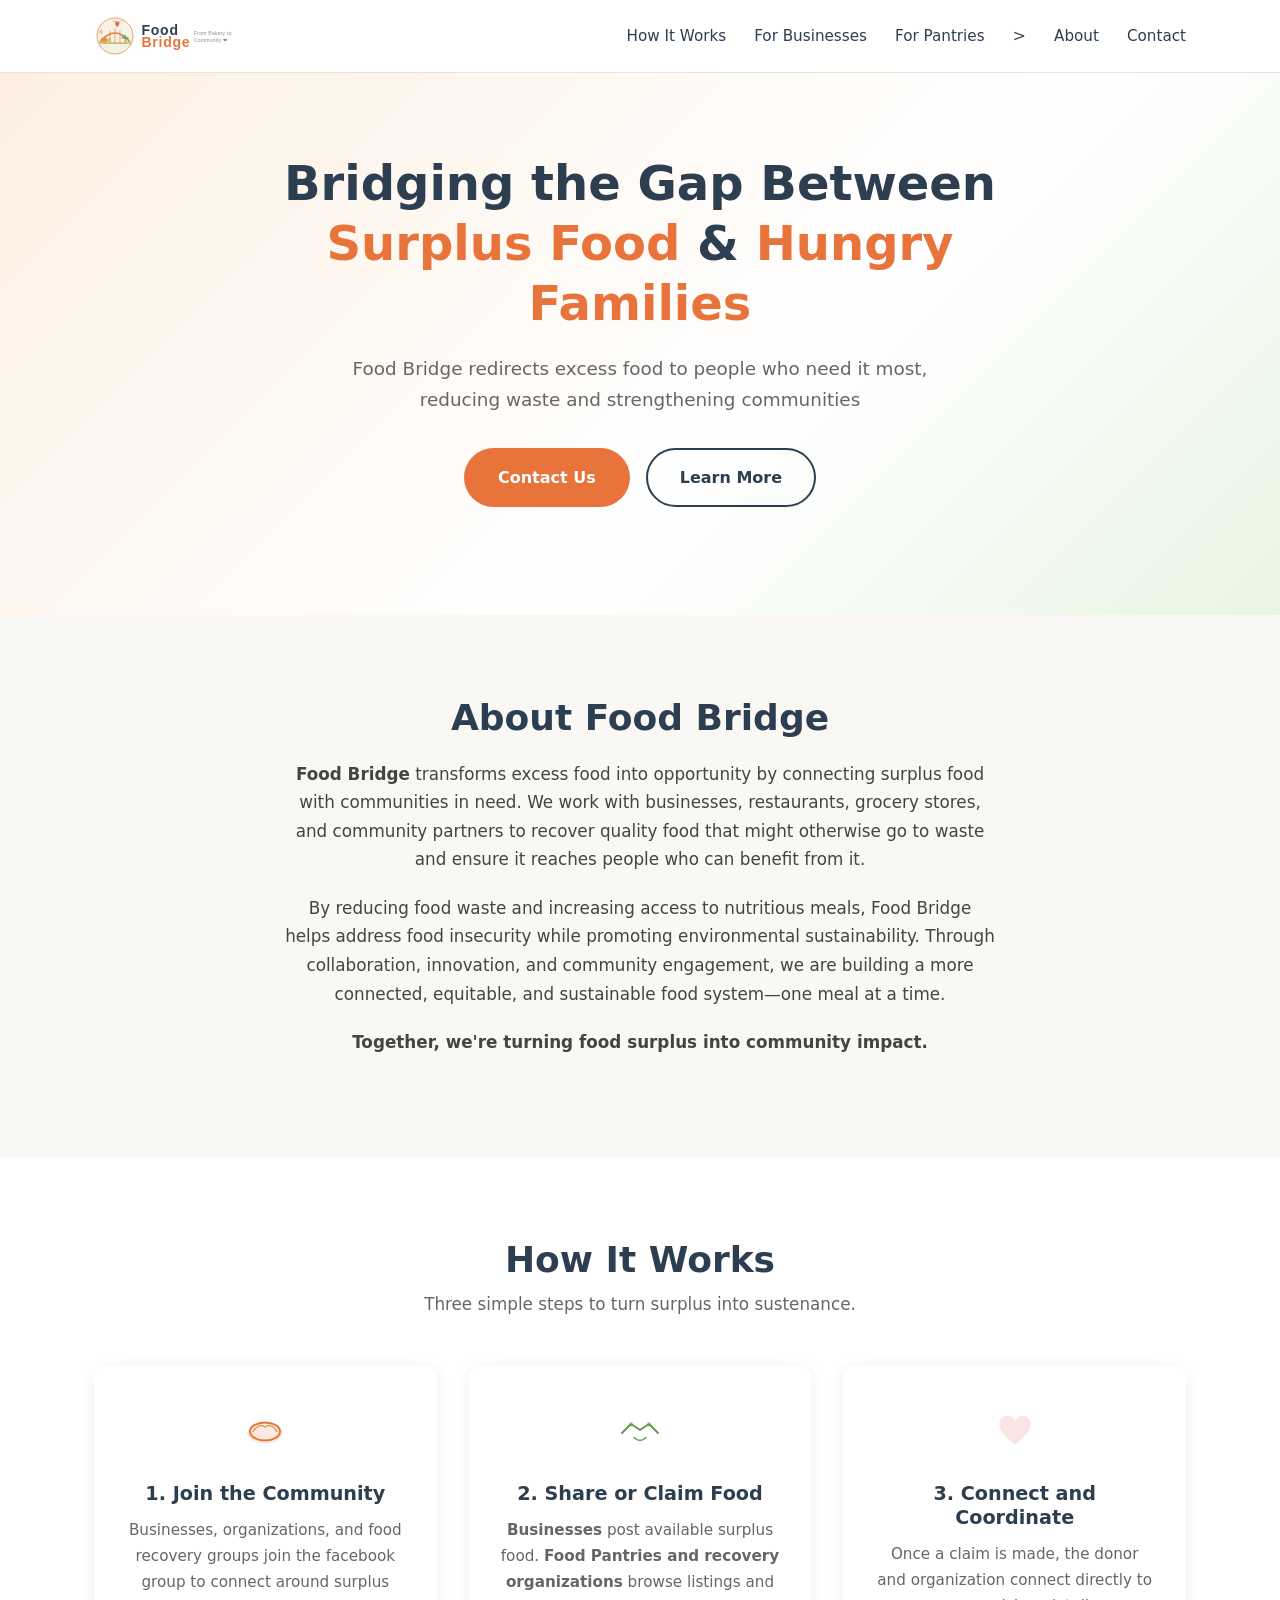
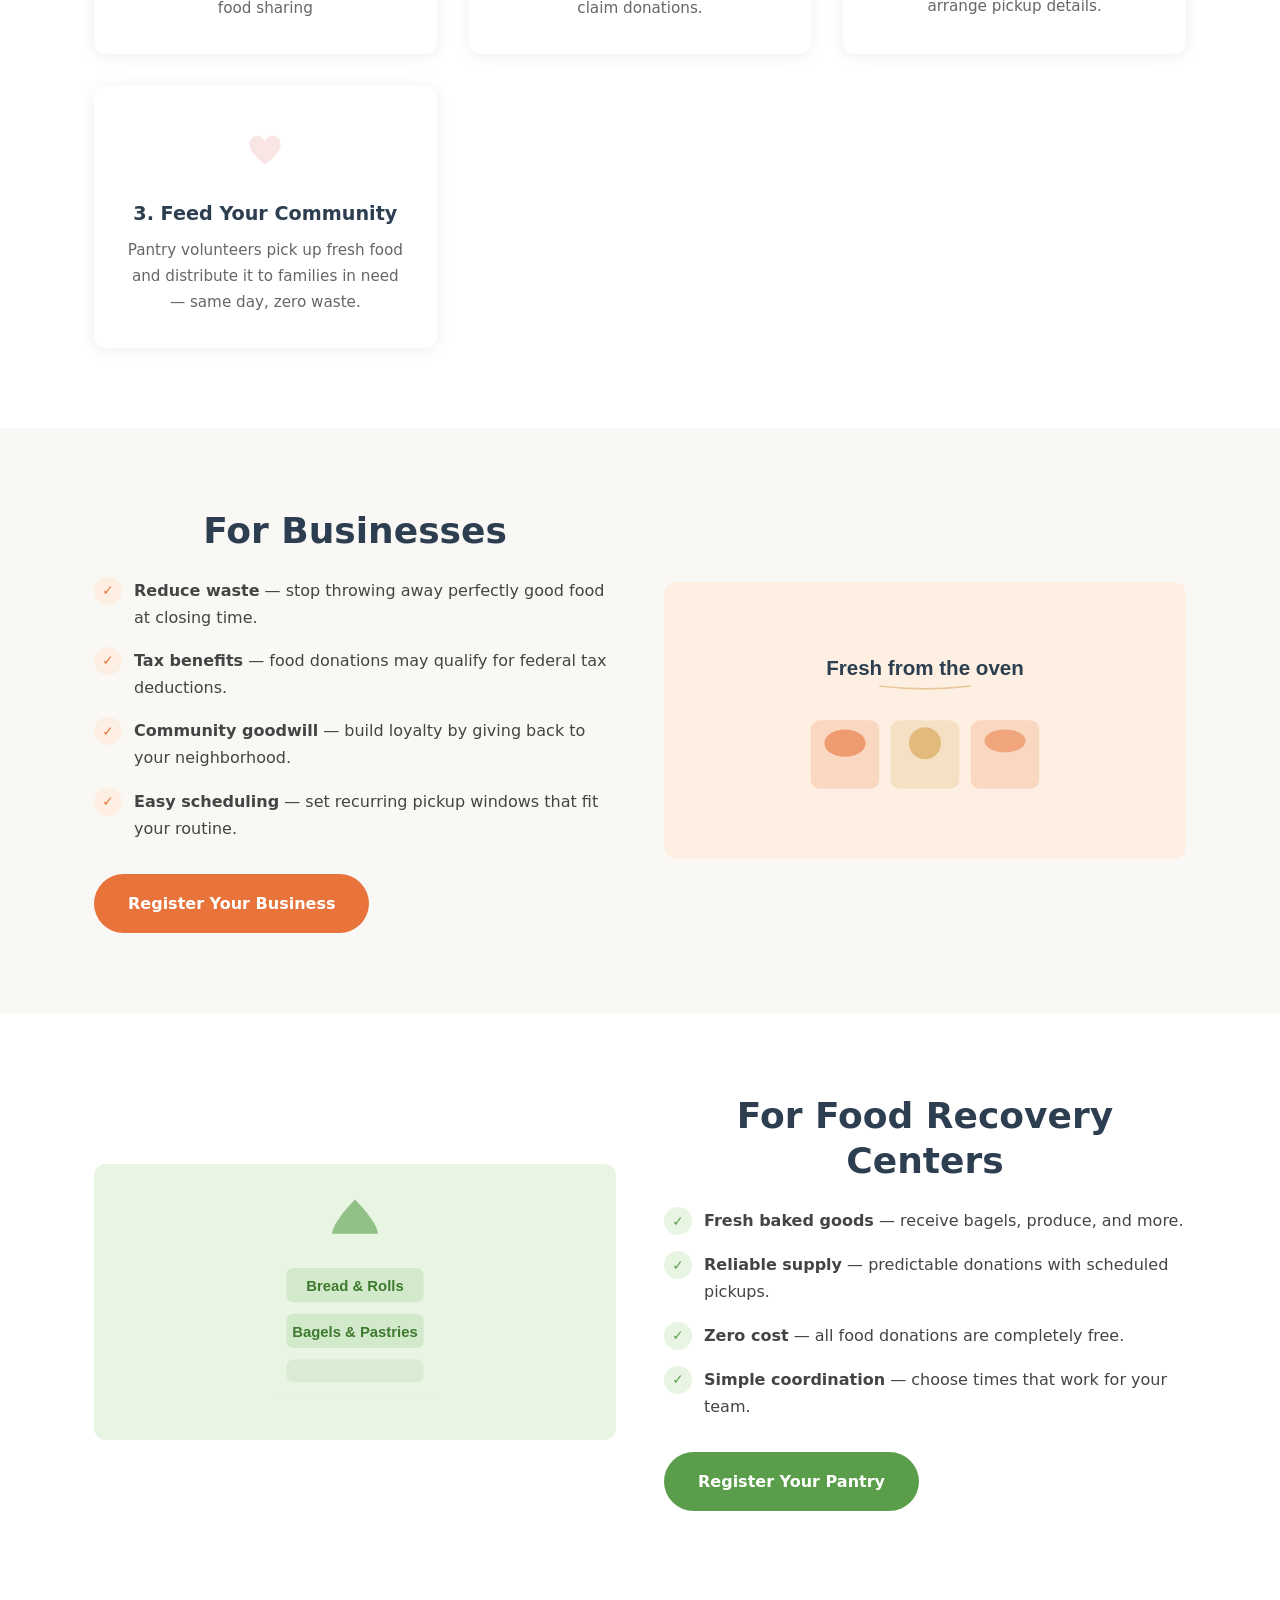
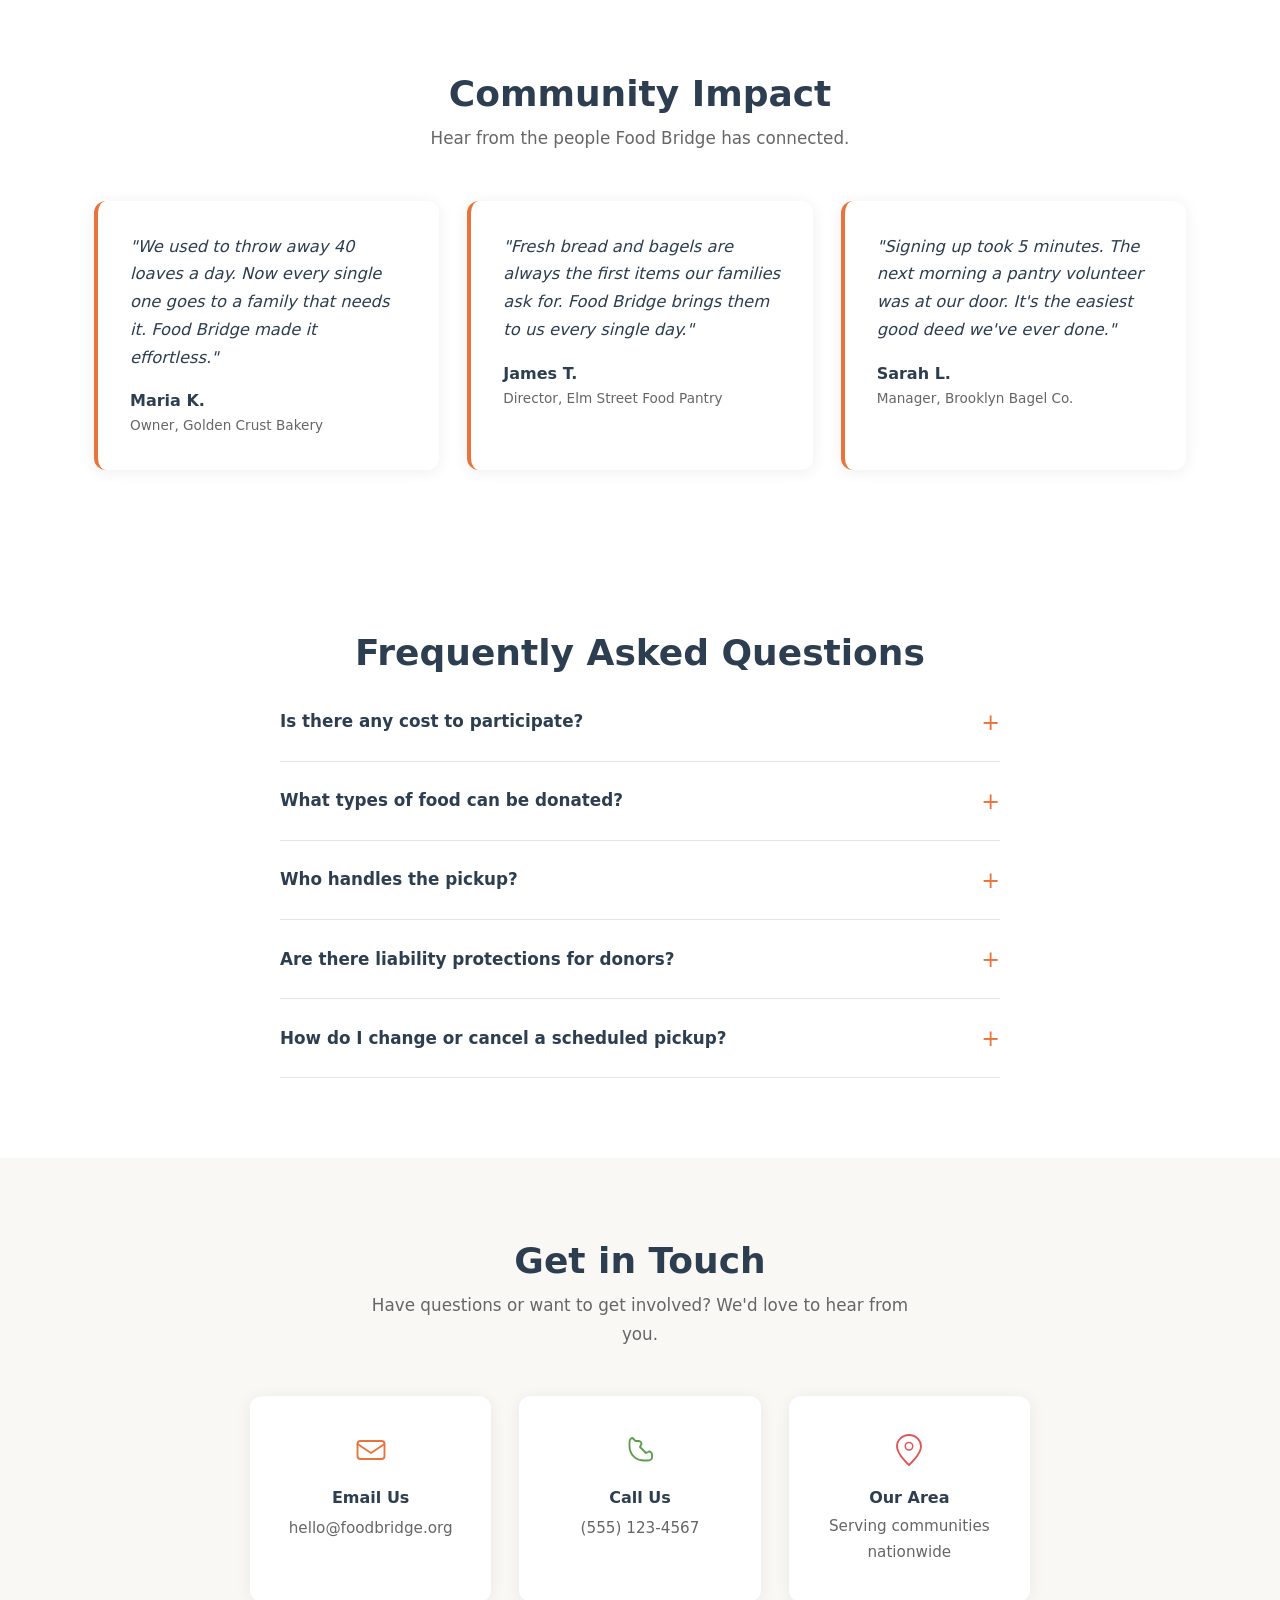
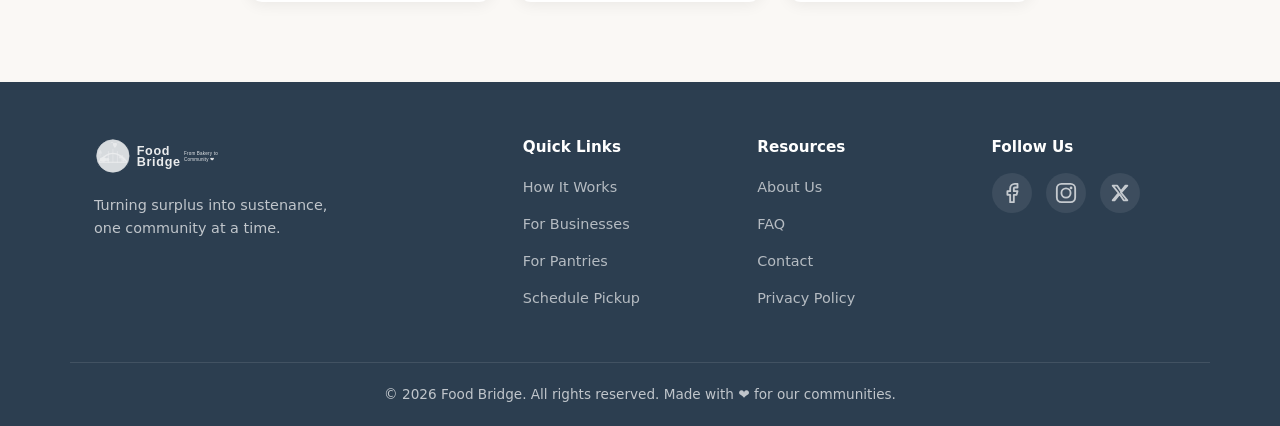
==== index.html @ 34e180fd "Initial commit" ====
<!DOCTYPE html>
<html lang="en">
<head>
  <meta charset="UTF-8">
  <meta name="viewport" content="width=device-width, initial-scale=1.0">
  <meta name="description" content="Food Bridge redirects excess food to people who need it most, reducing waste and strengthening communities">
  <meta name="keywords" content="food donation, food pantry, bakery donation, reduce food waste, community, Food Bridge">
  <title>Food Bridge — Connecting Local Food Businesses with Food Pantries</title>
  <link rel="icon" type="image/svg+xml" href="images/favicon.svg">
  <link rel="stylesheet" href="css/styles.css">
</head>
<body>

  <!-- ============ HEADER / NAVIGATION ============ -->
  <header class="site-header" id="top">
    <div class="container header-inner">
      <a href="index.html" class="logo-link" aria-label="Food Bridge Home">
        <img src="images/logo.svg" alt="Food Bridge logo" class="logo-img">
      </a>
      <button class="nav-toggle" id="navToggle" aria-label="Toggle navigation" aria-expanded="false">
        <span></span><span></span><span></span>
      </button>
      <nav class="main-nav" id="mainNav" aria-label="Main navigation">
        <ul>
          <li><a href="#how-it-works">How It Works</a></li>
          <li><a href="#for-businesses">For Businesses</a></li>
          <li><a href="#for-pantries">For Pantries</a></li>>
          <li><a href="#about">About</a></li>
          <li><a href="#contact">Contact</a></li>
        </ul>
      </nav>
    </div>
  </header>

  <!-- ============ HERO ============ -->
  <section class="hero" id="hero">
    <div class="container hero-content">
      <h1>Bridging the Gap Between<br><span class="highlight">Surplus Food</span> &amp; <span class="highlight">Hungry Families</span></h1>
      <p class="hero-sub">Food Bridge redirects excess food to people who need it most, reducing waste and strengthening communities</p>
      <div class="hero-cta">
        <a href="#contact" class="btn btn-primary">Contact Us</a>
        <a href="#how-it-works" class="btn btn-outline">Learn More</a>
      </div>
    </div>
  </section>
<!-- ============ ABOUT ============ -->
  <section class="section section-alt" id="about">
    <div class="container about-content">
      <h2 class="section-title">About Food Bridge</h2>
      <div class="about-text">
        <p></p>
        <p><strong>Food Bridge</strong> transforms excess food into opportunity by connecting surplus food with communities in need. We work with businesses, restaurants, grocery stores, and community partners to recover quality food that might otherwise go to waste and ensure it reaches people who can benefit from it.</p>
        <p>By reducing food waste and increasing access to nutritious meals, Food Bridge helps address food insecurity while promoting environmental sustainability. Through collaboration, innovation, and community engagement, we are building a more connected, equitable, and sustainable food system—one meal at a time.</p>
        <p><strong>Together, we're turning food surplus into community impact.</strong></p>
      </div>
    </div>
  </section>
  <!-- ============ HOW IT WORKS ============ -->
  <section class="section how-it-works" id="how-it-works">
    <div class="container">
      <h2 class="section-title">How It Works</h2>
      <p class="section-subtitle">Three simple steps to turn surplus into sustenance.</p>
      <div class="steps-grid">
        <div class="step-card">
          <div class="step-icon">
            <!-- Bread icon -->
            <svg viewBox="0 0 64 64" width="48" height="48" aria-hidden="true"><ellipse cx="32" cy="36" rx="24" ry="14" fill="#e8743b" opacity=".15"/><ellipse cx="32" cy="34" rx="20" ry="12" fill="none" stroke="#e8743b" stroke-width="2.5"/><path d="M16 34 Q24 22 32 28 Q40 22 48 34" fill="none" stroke="#d4a24e" stroke-width="2" stroke-linecap="round"/></svg>
          </div>
          <h3>1. Join the Community</h3>
          <p>Businesses, organizations, and food recovery groups join the facebook group to connect around surplus food sharing</p>
        </div>
        <div class="step-card">
          <div class="step-icon">
            <!-- Handshake icon -->
            <svg viewBox="0 0 64 64" width="48" height="48" aria-hidden="true"><path d="M8 36 L20 24 L32 32 L44 24 L56 36" fill="none" stroke="#5a9e4b" stroke-width="2.5" stroke-linecap="round" stroke-linejoin="round"/><circle cx="20" cy="24" r="3" fill="#5a9e4b" opacity=".3"/><circle cx="44" cy="24" r="3" fill="#5a9e4b" opacity=".3"/><path d="M24 42 Q32 50 40 42" fill="none" stroke="#5a9e4b" stroke-width="2" stroke-linecap="round"/></svg>
          </div>
          <h3>2. Share or Claim Food</h3>
          <p><strong>Businesses</strong> post available surplus food. <strong>Food Pantries and recovery organizations</strong> browse listings and claim donations.</p>
        </div>
        <div class="step-card">
          <div class="step-icon">
            <!-- Heart / deliver icon -->
            <svg viewBox="0 0 64 64" width="48" height="48" aria-hidden="true"><path d="M32 50 C32 50, 12 36, 12 24 C12 18, 18 14, 22 14 C26 14, 30 18, 32 22 C34 18, 38 14, 42 14 C46 14, 52 18, 52 24 C52 36, 32 50, 32 50Z" fill="#e25555" opacity=".15" stroke="#e25555" stroke-width="2"/></svg>
          </div>
          <h3>3. Connect and Coordinate</h3>
          <p>Once a claim is made, the donor and organization connect directly to arrange pickup details.</p>
        </div>
        <div class="step-card">
          <div class="step-icon">
            <!-- Heart / deliver icon -->
            <svg viewBox="0 0 64 64" width="48" height="48" aria-hidden="true"><path d="M32 50 C32 50, 12 36, 12 24 C12 18, 18 14, 22 14 C26 14, 30 18, 32 22 C34 18, 38 14, 42 14 C46 14, 52 18, 52 24 C52 36, 32 50, 32 50Z" fill="#e25555" opacity=".15" stroke="#e25555" stroke-width="2"/></svg>
          </div>
          <h3>3. Feed Your Community</h3>
          <p>Pantry volunteers pick up fresh food and distribute it to families in need — same day, zero waste.</p>
        </div>
      </div>
    </div>
  </section>

  <!-- ============ FOR BUSINESSES ============ -->
  <section class="section section-alt for-businesses" id="for-businesses">
    <div class="container two-col">
      <div class="col-text">
        <h2 class="section-title">For Businesses</h2>
        <ul class="feature-list">
          <li>
            <span class="check-icon" aria-hidden="true">&#10003;</span>
            <span><strong>Reduce waste</strong> — stop throwing away perfectly good food at closing time.</span>
          </li>
          <li>
            <span class="check-icon" aria-hidden="true">&#10003;</span>
            <span><strong>Tax benefits</strong> — food donations may qualify for federal tax deductions.</span>
          </li>
          <li>
            <span class="check-icon" aria-hidden="true">&#10003;</span>
            <span><strong>Community goodwill</strong> — build loyalty by giving back to your neighborhood.</span>
          </li>
          <li>
            <span class="check-icon" aria-hidden="true">&#10003;</span>
            <span><strong>Easy scheduling</strong> — set recurring pickup windows that fit your routine.</span>
          </li>
        </ul>
        <a href="#contact" class="btn btn-primary">Register Your Business</a>
      </div>
      <div class="col-visual">
        <div class="illustration-card bakery-card">
          <svg viewBox="0 0 280 200" aria-hidden="true" class="illustration">
            <rect x="20" y="80" width="240" height="100" rx="12" fill="#fdf0e2"/>
            <rect x="40" y="100" width="60" height="60" rx="8" fill="#e8743b" opacity=".2"/>
            <rect x="110" y="100" width="60" height="60" rx="8" fill="#d4a24e" opacity=".2"/>
            <rect x="180" y="100" width="60" height="60" rx="8" fill="#e8743b" opacity=".2"/>
            <ellipse cx="70" cy="120" rx="18" ry="12" fill="#e8743b" opacity=".6"/>
            <ellipse cx="140" cy="120" rx="14" ry="14" fill="#d4a24e" opacity=".6"/>
            <ellipse cx="210" cy="118" rx="18" ry="10" fill="#e8743b" opacity=".5"/>
            <text x="140" y="60" text-anchor="middle" font-family="'Segoe UI',sans-serif" font-size="18" fill="#2c3e50" font-weight="600">Fresh from the oven</text>
            <path d="M100 70 Q140 75 180 70" fill="none" stroke="#d4a24e" stroke-width="1.5" opacity=".5"/>
          </svg>
        </div>
      </div>
    </div>
  </section>

  <!-- ============ FOR PANTRIES ============ -->
  <section class="section for-pantries" id="for-pantries">
    <div class="container two-col reverse">
      <div class="col-text">
        <h2 class="section-title">For Food Recovery Centers</h2>
        <ul class="feature-list">
          <li>
            <span class="check-icon pantry" aria-hidden="true">&#10003;</span>
            <span><strong>Fresh baked goods</strong> — receive bagels, produce, and more.</span>
          </li>
          <li>
            <span class="check-icon pantry" aria-hidden="true">&#10003;</span>
            <span><strong>Reliable supply</strong> — predictable donations with scheduled pickups.</span>
          </li>
          <li>
            <span class="check-icon pantry" aria-hidden="true">&#10003;</span>
            <span><strong>Zero cost</strong> — all food donations are completely free.</span>
          </li>
          <li>
            <span class="check-icon pantry" aria-hidden="true">&#10003;</span>
            <span><strong>Simple coordination</strong> — choose times that work for your team.</span>
          </li>
        </ul>
        <a href="#schedule" class="btn btn-green">Register Your Pantry</a>
      </div>
      <div class="col-visual">
        <div class="illustration-card pantry-card">
          <svg viewBox="0 0 280 200" aria-hidden="true" class="illustration">
            <rect x="60" y="40" width="160" height="140" rx="12" fill="#e8f5e3"/>
            <rect x="80" y="70" width="120" height="30" rx="6" fill="#5a9e4b" opacity=".15"/>
            <rect x="80" y="110" width="120" height="30" rx="6" fill="#5a9e4b" opacity=".15"/>
            <rect x="80" y="150" width="120" height="20" rx="6" fill="#5a9e4b" opacity=".1"/>
            <path d="M140 10 C140 10, 120 30, 120 40 L160 40 C160 30, 140 10, 140 10Z" fill="#5a9e4b" opacity=".6"/>
            <text x="140" y="90" text-anchor="middle" font-family="'Segoe UI',sans-serif" font-size="13" fill="#3d7a2e" font-weight="600">Bread &amp; Rolls</text>
            <text x="140" y="130" text-anchor="middle" font-family="'Segoe UI',sans-serif" font-size="13" fill="#3d7a2e" font-weight="600">Bagels &amp; Pastries</text>
          </svg>
        </div>
      </div>
    </div>
  </section>

  <!-- ============ IMPACT / TESTIMONIALS ============ -->
  <section class="section" id="impact">
    <div class="container">
      <h2 class="section-title">Community Impact</h2>
      <p class="section-subtitle">Hear from the people Food Bridge has connected.</p>
      <div class="testimonials-grid">
        <blockquote class="testimonial">
          <p>"We used to throw away 40 loaves a day. Now every single one goes to a family that needs it. Food Bridge made it effortless."</p>
          <footer>
            <strong>Maria K.</strong>
            <span>Owner, Golden Crust Bakery</span>
          </footer>
        </blockquote>
        <blockquote class="testimonial">
          <p>"Fresh bread and bagels are always the first items our families ask for. Food Bridge brings them to us every single day."</p>
          <footer>
            <strong>James T.</strong>
            <span>Director, Elm Street Food Pantry</span>
          </footer>
        </blockquote>
        <blockquote class="testimonial">
          <p>"Signing up took 5 minutes. The next morning a pantry volunteer was at our door. It's the easiest good deed we've ever done."</p>
          <footer>
            <strong>Sarah L.</strong>
            <span>Manager, Brooklyn Bagel Co.</span>
          </footer>
        </blockquote>
      </div>
    </div>
  </section>

  <!-- ============ FAQ ============ -->
  <section class="section" id="faq">
    <div class="container">
      <h2 class="section-title">Frequently Asked Questions</h2>
      <div class="faq-list">
        <details class="faq-item">
          <summary>Is there any cost to participate?</summary>
          <p>No. Food Bridge is completely free for both food businesses and food pantries. We are a volunteer-driven initiative.</p>
        </details>
        <details class="faq-item">
          <summary>What types of food can be donated?</summary>
          <p>We focus on baked goods — bread, rolls, bagels, muffins, pastries, and similar items. All donations must be fresh and safe for consumption.</p>
        </details>
        <details class="faq-item">
          <summary>Who handles the pickup?</summary>
          <p>Pantry volunteers coordinate directly with the donating business to pick up items at the agreed-upon time window.</p>
        </details>
        <details class="faq-item">
          <summary>Are there liability protections for donors?</summary>
          <p>Yes. The Federal Bill Emerson Good Samaritan Food Donation Act protects food donors from civil and criminal liability when donating in good faith.</p>
        </details>
        <details class="faq-item">
          <summary>How do I change or cancel a scheduled pickup?</summary>
          <p>Simply contact us via the form below or email us at <a href="mailto:hello@foodbridge.org">hello@foodbridge.org</a>, and we'll update the schedule promptly.</p>
        </details>
      </div>
    </div>
  </section>

  <!-- ============ CONTACT ============ -->
  <section class="section section-alt" id="contact">
    <div class="container">
      <h2 class="section-title">Get in Touch</h2>
      <p class="section-subtitle">Have questions or want to get involved? We'd love to hear from you.</p>
      <div class="contact-grid">
        <div class="contact-card">
          <svg viewBox="0 0 48 48" width="36" height="36" aria-hidden="true"><rect x="6" y="12" width="36" height="24" rx="4" fill="none" stroke="#e8743b" stroke-width="2.5"/><path d="M6 16 L24 28 L42 16" fill="none" stroke="#e8743b" stroke-width="2.5" stroke-linecap="round" stroke-linejoin="round"/></svg>
          <h4>Email Us</h4>
          <a href="mailto:hello@foodbridge.org">hello@foodbridge.org</a>
        </div>
        <div class="contact-card">
          <svg viewBox="0 0 48 48" width="36" height="36" aria-hidden="true"><path d="M14 8 C14 8, 10 8, 10 14 L10 18 C10 30, 18 38, 30 38 L34 38 C40 38, 40 34, 40 34 L40 30 C40 28, 38 26, 36 26 L32 28 L28 24 L24 20 L26 16 C26 14, 24 12, 22 12 L18 12 Z" fill="none" stroke="#5a9e4b" stroke-width="2.5" stroke-linecap="round" stroke-linejoin="round"/></svg>
          <h4>Call Us</h4>
          <a href="tel:+15551234567">(555) 123-4567</a>
        </div>
        <div class="contact-card">
          <svg viewBox="0 0 48 48" width="36" height="36" aria-hidden="true"><path d="M24 4 C15 4 8 11 8 19 C8 30 24 44 24 44 C24 44 40 30 40 19 C40 11 33 4 24 4Z" fill="none" stroke="#e25555" stroke-width="2.5"/><circle cx="24" cy="19" r="5" fill="none" stroke="#e25555" stroke-width="2"/></svg>
          <h4>Our Area</h4>
          <p>Serving communities nationwide</p>
        </div>
      </div>
    </div>
  </section>

  <!-- ============ FOOTER ============ -->
  <footer class="site-footer">
    <div class="container footer-inner">
      <div class="footer-brand">
        <img src="images/logo.svg" alt="Food Bridge" class="footer-logo">
        <p>Turning surplus into sustenance,<br>one community at a time.</p>
      </div>
      <div class="footer-links">
        <h4>Quick Links</h4>
        <ul>
          <li><a href="#how-it-works">How It Works</a></li>
          <li><a href="#for-businesses">For Businesses</a></li>
          <li><a href="#for-pantries">For Pantries</a></li>
          <li><a href="#schedule">Schedule Pickup</a></li>
        </ul>
      </div>
      <div class="footer-links">
        <h4>Resources</h4>
        <ul>
          <li><a href="#about">About Us</a></li>
          <li><a href="#faq">FAQ</a></li>
          <li><a href="#contact">Contact</a></li>
          <li><a href="#">Privacy Policy</a></li>
        </ul>
      </div>
      <div class="footer-social">
        <h4>Follow Us</h4>
        <div class="social-icons">
          <a href="#" aria-label="Facebook" class="social-link">
            <svg viewBox="0 0 24 24" width="22" height="22"><path d="M18 2h-3a5 5 0 00-5 5v3H7v4h3v8h4v-8h3l1-4h-4V7a1 1 0 011-1h3z" fill="none" stroke="currentColor" stroke-width="2" stroke-linecap="round" stroke-linejoin="round"/></svg>
          </a>
          <a href="#" aria-label="Instagram" class="social-link">
            <svg viewBox="0 0 24 24" width="22" height="22"><rect x="2" y="2" width="20" height="20" rx="5" fill="none" stroke="currentColor" stroke-width="2"/><circle cx="12" cy="12" r="5" fill="none" stroke="currentColor" stroke-width="2"/><circle cx="17.5" cy="6.5" r="1.5" fill="currentColor"/></svg>
          </a>
          <a href="#" aria-label="Twitter / X" class="social-link">
            <svg viewBox="0 0 24 24" width="22" height="22"><path d="M4 4l6.5 8L4 20h2l5.5-6.8L16 20h4l-7-8.5L20 4h-2l-5 6.2L9 4H4z" fill="none" stroke="currentColor" stroke-width="2" stroke-linecap="round" stroke-linejoin="round"/></svg>
          </a>
        </div>
      </div>
    </div>
    <div class="footer-bottom">
      <div class="container">
        <p>&copy; 2026 Food Bridge. All rights reserved. Made with &#10084; for our communities.</p>
      </div>
    </div>
  </footer>

  <!-- ============ BACK TO TOP ============ -->
  <a href="#top" class="back-to-top" id="backToTop" aria-label="Back to top">&#8679;</a>

  <!-- ============ MINIMAL INLINE SCRIPT (static-site interactivity) ============ -->
  <script>
    // Mobile nav toggle
    const navToggle = document.getElementById('navToggle');
    const mainNav = document.getElementById('mainNav');
    navToggle.addEventListener('click', () => {
      const expanded = navToggle.getAttribute('aria-expanded') === 'true';
      navToggle.setAttribute('aria-expanded', String(!expanded));
      mainNav.classList.toggle('open');
    });

    // Close nav on link click (mobile)
    mainNav.querySelectorAll('a').forEach(link => {
      link.addEventListener('click', () => {
        mainNav.classList.remove('open');
        navToggle.setAttribute('aria-expanded', 'false');
      });
    });

    // Form handling (static MVP — no backend)
    function handleFormSubmit(e) {
      e.preventDefault();
      document.getElementById('pickupForm').hidden = true;
      document.getElementById('formSuccess').hidden = false;
      return false;
    }
    function resetForm() {
      document.getElementById('pickupForm').hidden = false;
      document.getElementById('pickupForm').reset();
      document.getElementById('formSuccess').hidden = true;
    }

    // Back-to-top visibility
    const backBtn = document.getElementById('backToTop');
    window.addEventListener('scroll', () => {
      backBtn.classList.toggle('visible', window.scrollY > 400);
    });

    // Smooth scroll for anchor links
    document.querySelectorAll('a[href^="#"]').forEach(anchor => {
      anchor.addEventListener('click', function (e) {
        const target = document.querySelector(this.getAttribute('href'));
        if (target) {
          e.preventDefault();
          target.scrollIntoView({ behavior: 'smooth' });
        }
      });
    });

    // Set min date for pickup date field
    const dateInput = document.getElementById('pickupDate');
    if (dateInput) {
      const today = new Date().toISOString().split('T')[0];
      dateInput.setAttribute('min', today);
    }
  </script>
</body>
</html>
---- css/styles.css ----
/* ================================================
   FOOD BRIDGE — Main Stylesheet
   ================================================ */

/* ---------- CSS Custom Properties ---------- */
:root {
  --color-primary: #e8743b;
  --color-primary-dark: #c95f2b;
  --color-accent: #d4a24e;
  --color-green: #5a9e4b;
  --color-green-dark: #3d7a2e;
  --color-red: #e25555;
  --color-dark: #2c3e50;
  --color-text: #444;
  --color-light-text: #666;
  --color-bg: #ffffff;
  --color-bg-alt: #faf8f5;
  --color-bg-warm: #fdf0e2;
  --color-bg-green: #e8f5e3;
  --color-border: #e8e4df;
  --font-main: 'Segoe UI', system-ui, -apple-system, sans-serif;
  --radius: 12px;
  --radius-sm: 8px;
  --shadow: 0 2px 16px rgba(0,0,0,.07);
  --shadow-lg: 0 8px 32px rgba(0,0,0,.10);
  --transition: .25s ease;
  --max-width: 1140px;
}

/* ---------- Reset & Base ---------- */
*, *::before, *::after { box-sizing: border-box; margin: 0; padding: 0; }

html {
  scroll-behavior: smooth;
  scroll-padding-top: 80px;
}

body {
  font-family: var(--font-main);
  color: var(--color-text);
  background: var(--color-bg);
  line-height: 1.7;
  -webkit-font-smoothing: antialiased;
}

img, svg { max-width: 100%; height: auto; }
a { color: var(--color-primary); text-decoration: none; transition: color var(--transition); }
a:hover { color: var(--color-primary-dark); }

.container {
  width: 100%;
  max-width: var(--max-width);
  margin: 0 auto;
  padding: 0 24px;
}

/* ---------- Typography ---------- */
h1, h2, h3, h4 {
  color: var(--color-dark);
  line-height: 1.25;
}
h1 { font-size: clamp(2rem, 5vw, 3rem); font-weight: 800; }
h2 { font-size: clamp(1.6rem, 3.5vw, 2.25rem); font-weight: 700; }
h3 { font-size: 1.2rem; font-weight: 600; }

.section-title {
  text-align: center;
  margin-bottom: .5rem;
}
.section-subtitle {
  text-align: center;
  color: var(--color-light-text);
  max-width: 560px;
  margin: 0 auto 3rem;
  font-size: 1.05rem;
}

.highlight {
  color: var(--color-primary);
}

/* ---------- Buttons ---------- */
.btn {
  display: inline-block;
  padding: 14px 32px;
  border-radius: 50px;
  font-size: 1rem;
  font-weight: 600;
  cursor: pointer;
  border: 2px solid transparent;
  transition: all var(--transition);
  text-align: center;
}
.btn-primary {
  background: var(--color-primary);
  color: #fff;
}
.btn-primary:hover {
  background: var(--color-primary-dark);
  color: #fff;
  transform: translateY(-2px);
  box-shadow: 0 4px 14px rgba(232,116,59,.35);
}
.btn-outline {
  border-color: var(--color-dark);
  color: var(--color-dark);
  background: transparent;
}
.btn-outline:hover {
  background: var(--color-dark);
  color: #fff;
  transform: translateY(-2px);
}
.btn-green {
  background: var(--color-green);
  color: #fff;
}
.btn-green:hover {
  background: var(--color-green-dark);
  color: #fff;
  transform: translateY(-2px);
  box-shadow: 0 4px 14px rgba(90,158,75,.35);
}
.btn-lg { padding: 16px 48px; font-size: 1.1rem; }

/* ================================================
   HEADER
   ================================================ */
.site-header {
  position: sticky;
  top: 0;
  z-index: 1000;
  background: rgba(255,255,255,.92);
  backdrop-filter: blur(12px);
  -webkit-backdrop-filter: blur(12px);
  border-bottom: 1px solid var(--color-border);
}
.header-inner {
  display: flex;
  align-items: center;
  justify-content: space-between;
  height: 72px;
}
.logo-link { display: flex; align-items: center; }
.logo-img { height: 40px; width: auto; }

.main-nav ul {
  list-style: none;
  display: flex;
  gap: 28px;
}
.main-nav a {
  color: var(--color-dark);
  font-weight: 500;
  font-size: .95rem;
  position: relative;
}
.main-nav a::after {
  content: '';
  position: absolute;
  left: 0; bottom: -4px;
  width: 0; height: 2px;
  background: var(--color-primary);
  transition: width var(--transition);
}
.main-nav a:hover::after { width: 100%; }

/* Hamburger */
.nav-toggle {
  display: none;
  flex-direction: column;
  gap: 5px;
  background: none;
  border: none;
  cursor: pointer;
  padding: 8px;
}
.nav-toggle span {
  display: block;
  width: 24px;
  height: 2.5px;
  background: var(--color-dark);
  border-radius: 2px;
  transition: var(--transition);
}

/* ================================================
   HERO
   ================================================ */
.hero {
  background: linear-gradient(135deg, var(--color-bg-warm) 0%, #fff 60%, var(--color-bg-green) 100%);
  padding: 80px 0 60px;
  text-align: center;
}
.hero-content { max-width: 780px; margin: 0 auto; }
.hero h1 { margin-bottom: 1.25rem; }
.hero-sub {
  font-size: 1.15rem;
  color: var(--color-light-text);
  max-width: 600px;
  margin: 0 auto 2rem;
}
.hero-cta {
  display: flex;
  gap: 16px;
  justify-content: center;
  flex-wrap: wrap;
  margin-bottom: 3rem;
}
.hero-stats {
  display: flex;
  justify-content: center;
  gap: 48px;
  flex-wrap: wrap;
}
.stat {
  display: flex;
  flex-direction: column;
  align-items: center;
}
.stat strong {
  font-size: 2rem;
  color: var(--color-primary);
}
.stat span {
  font-size: .9rem;
  color: var(--color-light-text);
}

/* ================================================
   SECTIONS
   ================================================ */
.section {
  padding: 80px 0;
}
.section-alt {
  background: var(--color-bg-alt);
}

/* ---------- Steps Grid ---------- */
.steps-grid {
  display: grid;
  grid-template-columns: repeat(auto-fit, minmax(260px, 1fr));
  gap: 32px;
}
.step-card {
  background: #fff;
  border-radius: var(--radius);
  padding: 40px 32px 32px;
  text-align: center;
  box-shadow: var(--shadow);
  transition: transform var(--transition), box-shadow var(--transition);
}
.step-card:hover {
  transform: translateY(-6px);
  box-shadow: var(--shadow-lg);
}
.step-icon { margin-bottom: 20px; }
.step-card h3 { margin-bottom: .75rem; color: var(--color-dark); }
.step-card p { color: var(--color-light-text); font-size: .95rem; }

/* ---------- Two Column Layout ---------- */
.two-col {
  display: grid;
  grid-template-columns: 1fr 1fr;
  gap: 48px;
  align-items: center;
}
.two-col.reverse .col-text { order: 2; }
.two-col.reverse .col-visual { order: 1; }

.feature-list {
  list-style: none;
  margin: 1.5rem 0 2rem;
}
.feature-list li {
  display: flex;
  gap: 12px;
  margin-bottom: 16px;
  align-items: flex-start;
}
.check-icon {
  flex-shrink: 0;
  display: inline-flex;
  align-items: center;
  justify-content: center;
  width: 28px;
  height: 28px;
  border-radius: 50%;
  background: var(--color-bg-warm);
  color: var(--color-primary);
  font-weight: 700;
  font-size: .85rem;
}
.check-icon.pantry {
  background: var(--color-bg-green);
  color: var(--color-green);
}

.illustration-card {
  border-radius: var(--radius);
  display: flex;
  align-items: center;
  justify-content: center;
  padding: 24px;
}
.bakery-card { background: var(--color-bg-warm); }
.pantry-card { background: var(--color-bg-green); }
.illustration { max-width: 320px; }

/* ================================================
   PICKUP FORM
   ================================================ */
.pickup-form {
  max-width: 800px;
  margin: 0 auto;
  background: #fff;
  padding: 40px;
  border-radius: var(--radius);
  box-shadow: var(--shadow);
}
.form-grid {
  display: grid;
  grid-template-columns: 1fr 1fr;
  gap: 20px;
  margin-bottom: 28px;
}
.form-group.full-width { grid-column: 1 / -1; }
.form-group label {
  display: block;
  font-weight: 600;
  font-size: .9rem;
  margin-bottom: 6px;
  color: var(--color-dark);
}
.form-group input,
.form-group select,
.form-group textarea {
  width: 100%;
  padding: 12px 16px;
  border: 1.5px solid var(--color-border);
  border-radius: var(--radius-sm);
  font-family: var(--font-main);
  font-size: .95rem;
  color: var(--color-dark);
  transition: border-color var(--transition), box-shadow var(--transition);
  background: #fff;
}
.form-group input:focus,
.form-group select:focus,
.form-group textarea:focus {
  outline: none;
  border-color: var(--color-primary);
  box-shadow: 0 0 0 3px rgba(232,116,59,.15);
}
.form-group textarea { resize: vertical; }

/* Success state */
.form-success {
  max-width: 500px;
  margin: 0 auto;
  text-align: center;
}
.success-inner {
  background: #fff;
  padding: 48px 40px;
  border-radius: var(--radius);
  box-shadow: var(--shadow);
}
.success-inner h3 {
  margin: 16px 0 8px;
  color: var(--color-green);
  font-size: 1.6rem;
}
.success-inner p {
  color: var(--color-light-text);
  margin-bottom: 24px;
}

/* ================================================
   TESTIMONIALS
   ================================================ */
.testimonials-grid {
  display: grid;
  grid-template-columns: repeat(auto-fit, minmax(280px, 1fr));
  gap: 28px;
}
.testimonial {
  background: #fff;
  padding: 32px;
  border-radius: var(--radius);
  box-shadow: var(--shadow);
  border-left: 4px solid var(--color-primary);
  position: relative;
}
.testimonial p {
  font-style: italic;
  font-size: 1.02rem;
  margin-bottom: 16px;
  color: var(--color-dark);
}
.testimonial footer {
  display: flex;
  flex-direction: column;
}
.testimonial footer strong {
  color: var(--color-dark);
}
.testimonial footer span {
  font-size: .85rem;
  color: var(--color-light-text);
}

/* ================================================
   ABOUT
   ================================================ */
.about-content { max-width: 760px; margin: 0 auto; }
.about-text p {
  margin-bottom: 1.25rem;
  font-size: 1.05rem;
  text-align: center;
}
.about-text em { color: var(--color-primary); font-style: italic; }

/* ================================================
   FAQ
   ================================================ */
.faq-list {
  max-width: 720px;
  margin: 0 auto;
}
.faq-item {
  border-bottom: 1px solid var(--color-border);
  padding: 0;
}
.faq-item summary {
  padding: 20px 0;
  font-weight: 600;
  font-size: 1.05rem;
  color: var(--color-dark);
  cursor: pointer;
  list-style: none;
  display: flex;
  justify-content: space-between;
  align-items: center;
}
.faq-item summary::-webkit-details-marker { display: none; }
.faq-item summary::after {
  content: '+';
  font-size: 1.4rem;
  font-weight: 300;
  color: var(--color-primary);
  transition: transform var(--transition);
}
.faq-item[open] summary::after {
  content: '−';
}
.faq-item p {
  padding: 0 0 20px;
  color: var(--color-light-text);
  line-height: 1.7;
}

/* ================================================
   CONTACT
   ================================================ */
.contact-grid {
  display: grid;
  grid-template-columns: repeat(auto-fit, minmax(220px, 1fr));
  gap: 28px;
  max-width: 780px;
  margin: 0 auto;
}
.contact-card {
  text-align: center;
  background: #fff;
  padding: 36px 24px;
  border-radius: var(--radius);
  box-shadow: var(--shadow);
  transition: transform var(--transition);
}
.contact-card:hover { transform: translateY(-4px); }
.contact-card h4 { margin: 12px 0 6px; color: var(--color-dark); }
.contact-card a, .contact-card p {
  color: var(--color-light-text);
  font-size: .95rem;
}

/* ================================================
   FOOTER
   ================================================ */
.site-footer {
  background: var(--color-dark);
  color: rgba(255,255,255,.7);
  padding-top: 56px;
}
.footer-inner {
  display: grid;
  grid-template-columns: 2fr 1fr 1fr 1fr;
  gap: 40px;
  padding-bottom: 40px;
  border-bottom: 1px solid rgba(255,255,255,.1);
}
.footer-brand p { margin-top: 12px; font-size: .9rem; line-height: 1.6; }
.footer-logo { height: 36px; filter: brightness(0) invert(1); opacity: .9; }

.footer-links h4,
.footer-social h4 {
  color: #fff;
  font-size: .95rem;
  margin-bottom: 16px;
}
.footer-links ul { list-style: none; }
.footer-links li { margin-bottom: 10px; }
.footer-links a {
  color: rgba(255,255,255,.65);
  font-size: .9rem;
  transition: color var(--transition);
}
.footer-links a:hover { color: #fff; }

.social-icons {
  display: flex;
  gap: 14px;
}
.social-link {
  display: flex;
  align-items: center;
  justify-content: center;
  width: 40px;
  height: 40px;
  border-radius: 50%;
  background: rgba(255,255,255,.08);
  color: rgba(255,255,255,.7);
  transition: all var(--transition);
}
.social-link:hover {
  background: var(--color-primary);
  color: #fff;
}

.footer-bottom {
  padding: 20px 0;
  text-align: center;
  font-size: .85rem;
}

/* ================================================
   BACK TO TOP
   ================================================ */
.back-to-top {
  position: fixed;
  bottom: 32px;
  right: 32px;
  width: 48px;
  height: 48px;
  border-radius: 50%;
  background: var(--color-primary);
  color: #fff;
  font-size: 1.5rem;
  display: flex;
  align-items: center;
  justify-content: center;
  opacity: 0;
  pointer-events: none;
  transform: translateY(12px);
  transition: all var(--transition);
  box-shadow: var(--shadow);
  text-decoration: none;
}
.back-to-top.visible {
  opacity: 1;
  pointer-events: auto;
  transform: translateY(0);
}
.back-to-top:hover {
  background: var(--color-primary-dark);
  color: #fff;
  transform: translateY(-3px);
}

/* ================================================
   RESPONSIVE
   ================================================ */
@media (max-width: 900px) {
  .two-col {
    grid-template-columns: 1fr;
    gap: 32px;
  }
  .two-col.reverse .col-text,
  .two-col.reverse .col-visual { order: unset; }

  .footer-inner {
    grid-template-columns: 1fr 1fr;
    gap: 32px;
  }
}

@media (max-width: 768px) {
  /* Mobile nav */
  .nav-toggle { display: flex; }
  .main-nav {
    position: fixed;
    top: 72px;
    left: 0;
    right: 0;
    background: rgba(255,255,255,.97);
    backdrop-filter: blur(12px);
    -webkit-backdrop-filter: blur(12px);
    padding: 0 24px;
    max-height: 0;
    overflow: hidden;
    transition: max-height .35s ease, padding .35s ease;
    border-bottom: 1px solid var(--color-border);
  }
  .main-nav.open {
    max-height: 400px;
    padding: 16px 24px 24px;
  }
  .main-nav ul {
    flex-direction: column;
    gap: 0;
  }
  .main-nav li { border-bottom: 1px solid var(--color-border); }
  .main-nav a { display: block; padding: 14px 0; }

  /* Hero */
  .hero { padding: 48px 0 40px; }
  .hero-stats { gap: 28px; }

  /* Form */
  .form-grid { grid-template-columns: 1fr; }
  .pickup-form { padding: 24px; }

  /* Footer */
  .footer-inner { grid-template-columns: 1fr; text-align: center; }
  .social-icons { justify-content: center; }
}

@media (max-width: 480px) {
  .hero-cta { flex-direction: column; align-items: center; }
  .btn { width: 100%; max-width: 300px; }
  .stat strong { font-size: 1.6rem; }
}
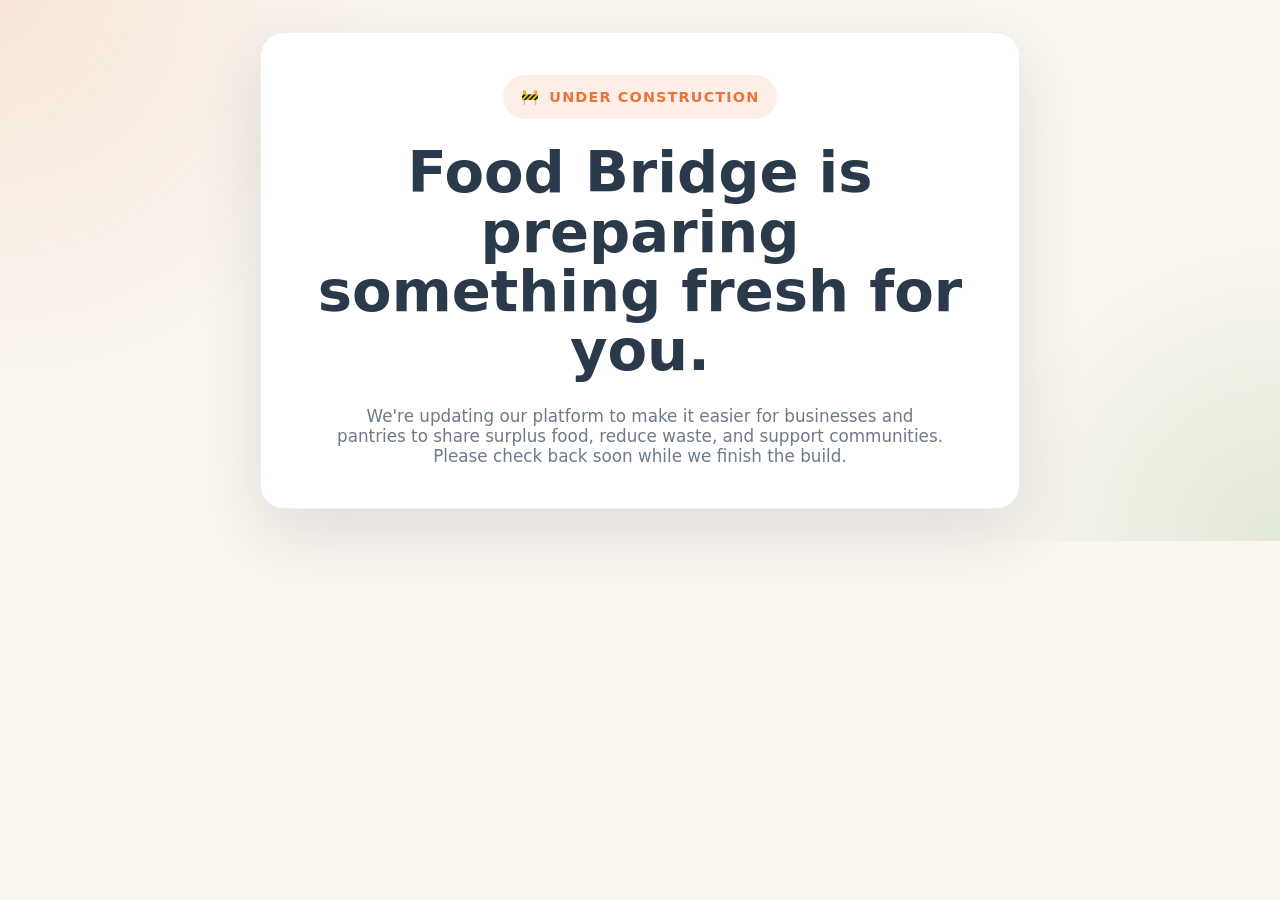
==== commit bbdcd7eb: "Add files via upload" ====
--- a/index.html
+++ b/index.html
@@ -3,374 +3,109 @@
 <head>
   <meta charset="UTF-8">
   <meta name="viewport" content="width=device-width, initial-scale=1.0">
-  <meta name="description" content="Food Bridge redirects excess food to people who need it most, reducing waste and strengthening communities">
-  <meta name="keywords" content="food donation, food pantry, bakery donation, reduce food waste, community, Food Bridge">
-  <title>Food Bridge — Connecting Local Food Businesses with Food Pantries</title>
-  <link rel="icon" type="image/svg+xml" href="images/favicon.svg">
-  <link rel="stylesheet" href="css/styles.css">
+  <title>Food Bridge | Coming Soon</title>
+  <style>
+    :root {
+      font-family: 'Segoe UI', system-ui, -apple-system, sans-serif;
+      color: #2b3a4a;
+      background: #f9f5ef;
+      --accent: #e8743b;
+      --accent-dark: #c95f2b;
+      --muted: #6d7a89;
+      --surface: #ffffff;
+      --radius: 24px;
+    }
+    *, *::before, *::after { box-sizing: border-box; }
+    html, body { margin: 0; min-height: 100%; }
+    body {
+      display: grid;
+      place-items: center;
+      text-align: center;
+      padding: 32px;
+      background-image: radial-gradient(circle at top left, rgba(232,116,59,.12), transparent 28%),
+                        radial-gradient(circle at bottom right, rgba(90,158,75,.14), transparent 22%);
+    }
+    .wrapper {
+      width: min(100%, 760px);
+      padding: 42px 38px;
+      border-radius: var(--radius);
+      background: var(--surface);
+      box-shadow: 0 24px 68px rgba(43, 58, 74, .12);
+      border: 1px solid rgba(43, 58, 74, .08);
+    }
+    .label {
+      display: inline-flex;
+      align-items: center;
+      gap: .6rem;
+      margin-bottom: 1.5rem;
+      padding: .85rem 1.1rem;
+      border-radius: 999px;
+      color: var(--accent);
+      background: rgba(232,116,59,.12);
+      font-size: .9rem;
+      font-weight: 700;
+      text-transform: uppercase;
+      letter-spacing: .08em;
+    }
+    .label::before { content: '🚧'; }
+    h1 {
+      margin: 0;
+      font-size: clamp(2.4rem, 5vw, 3.6rem);
+      line-height: 1.03;
+    }
+    p {
+      margin: 1.6rem 0 0;
+      color: var(--muted);
+      font-size: 1.05rem;
+      max-width: 620px;
+      margin-left: auto;
+      margin-right: auto;
+    }
+    .actions {
+      margin-top: 2.4rem;
+      display: flex;
+      justify-content: center;
+      gap: 1rem;
+      flex-wrap: wrap;
+    }
+    .button {
+      padding: 1rem 1.8rem;
+      border-radius: 999px;
+      font-weight: 700;
+      text-decoration: none;
+      transition: transform .2s ease, box-shadow .2s ease, background .2s ease;
+    }
+    .button.primary {
+      background: var(--accent);
+      color: #fff;
+      box-shadow: 0 12px 24px rgba(232,116,59,.2);
+    }
+    .button.secondary {
+      border: 2px solid rgba(43, 58, 74, .12);
+      color: #2b3a4a;
+      background: rgba(255,255,255,.95);
+    }
+    .button:hover { transform: translateY(-2px); }
+    .note {
+      margin-top: 2rem;
+      color: var(--muted);
+      font-size: .95rem;
+      line-height: 1.7;
+    }
+    .note strong { color: #1f2933; }
+    @media (max-width: 560px) {
+      body { padding: 20px; }
+      .wrapper { padding: 30px 24px; }
+      .actions { flex-direction: column; }
+      .button { width: 100%; justify-content: center; }
+    }
+  </style>
 </head>
 <body>
-
-  <!-- ============ HEADER / NAVIGATION ============ -->
-  <header class="site-header" id="top">
-    <div class="container header-inner">
-      <a href="index.html" class="logo-link" aria-label="Food Bridge Home">
-        <img src="images/logo.svg" alt="Food Bridge logo" class="logo-img">
-      </a>
-      <button class="nav-toggle" id="navToggle" aria-label="Toggle navigation" aria-expanded="false">
-        <span></span><span></span><span></span>
-      </button>
-      <nav class="main-nav" id="mainNav" aria-label="Main navigation">
-        <ul>
-          <li><a href="#how-it-works">How It Works</a></li>
-          <li><a href="#for-businesses">For Businesses</a></li>
-          <li><a href="#for-pantries">For Pantries</a></li>>
-          <li><a href="#about">About</a></li>
-          <li><a href="#contact">Contact</a></li>
-        </ul>
-      </nav>
-    </div>
-  </header>
-
-  <!-- ============ HERO ============ -->
-  <section class="hero" id="hero">
-    <div class="container hero-content">
-      <h1>Bridging the Gap Between<br><span class="highlight">Surplus Food</span> &amp; <span class="highlight">Hungry Families</span></h1>
-      <p class="hero-sub">Food Bridge redirects excess food to people who need it most, reducing waste and strengthening communities</p>
-      <div class="hero-cta">
-        <a href="#contact" class="btn btn-primary">Contact Us</a>
-        <a href="#how-it-works" class="btn btn-outline">Learn More</a>
-      </div>
-    </div>
-  </section>
-<!-- ============ ABOUT ============ -->
-  <section class="section section-alt" id="about">
-    <div class="container about-content">
-      <h2 class="section-title">About Food Bridge</h2>
-      <div class="about-text">
-        <p></p>
-        <p><strong>Food Bridge</strong> transforms excess food into opportunity by connecting surplus food with communities in need. We work with businesses, restaurants, grocery stores, and community partners to recover quality food that might otherwise go to waste and ensure it reaches people who can benefit from it.</p>
-        <p>By reducing food waste and increasing access to nutritious meals, Food Bridge helps address food insecurity while promoting environmental sustainability. Through collaboration, innovation, and community engagement, we are building a more connected, equitable, and sustainable food system—one meal at a time.</p>
-        <p><strong>Together, we're turning food surplus into community impact.</strong></p>
-      </div>
-    </div>
-  </section>
-  <!-- ============ HOW IT WORKS ============ -->
-  <section class="section how-it-works" id="how-it-works">
-    <div class="container">
-      <h2 class="section-title">How It Works</h2>
-      <p class="section-subtitle">Three simple steps to turn surplus into sustenance.</p>
-      <div class="steps-grid">
-        <div class="step-card">
-          <div class="step-icon">
-            <!-- Bread icon -->
-            <svg viewBox="0 0 64 64" width="48" height="48" aria-hidden="true"><ellipse cx="32" cy="36" rx="24" ry="14" fill="#e8743b" opacity=".15"/><ellipse cx="32" cy="34" rx="20" ry="12" fill="none" stroke="#e8743b" stroke-width="2.5"/><path d="M16 34 Q24 22 32 28 Q40 22 48 34" fill="none" stroke="#d4a24e" stroke-width="2" stroke-linecap="round"/></svg>
-          </div>
-          <h3>1. Join the Community</h3>
-          <p>Businesses, organizations, and food recovery groups join the facebook group to connect around surplus food sharing</p>
-        </div>
-        <div class="step-card">
-          <div class="step-icon">
-            <!-- Handshake icon -->
-            <svg viewBox="0 0 64 64" width="48" height="48" aria-hidden="true"><path d="M8 36 L20 24 L32 32 L44 24 L56 36" fill="none" stroke="#5a9e4b" stroke-width="2.5" stroke-linecap="round" stroke-linejoin="round"/><circle cx="20" cy="24" r="3" fill="#5a9e4b" opacity=".3"/><circle cx="44" cy="24" r="3" fill="#5a9e4b" opacity=".3"/><path d="M24 42 Q32 50 40 42" fill="none" stroke="#5a9e4b" stroke-width="2" stroke-linecap="round"/></svg>
-          </div>
-          <h3>2. Share or Claim Food</h3>
-          <p><strong>Businesses</strong> post available surplus food. <strong>Food Pantries and recovery organizations</strong> browse listings and claim donations.</p>
-        </div>
-        <div class="step-card">
-          <div class="step-icon">
-            <!-- Heart / deliver icon -->
-            <svg viewBox="0 0 64 64" width="48" height="48" aria-hidden="true"><path d="M32 50 C32 50, 12 36, 12 24 C12 18, 18 14, 22 14 C26 14, 30 18, 32 22 C34 18, 38 14, 42 14 C46 14, 52 18, 52 24 C52 36, 32 50, 32 50Z" fill="#e25555" opacity=".15" stroke="#e25555" stroke-width="2"/></svg>
-          </div>
-          <h3>3. Connect and Coordinate</h3>
-          <p>Once a claim is made, the donor and organization connect directly to arrange pickup details.</p>
-        </div>
-        <div class="step-card">
-          <div class="step-icon">
-            <!-- Heart / deliver icon -->
-            <svg viewBox="0 0 64 64" width="48" height="48" aria-hidden="true"><path d="M32 50 C32 50, 12 36, 12 24 C12 18, 18 14, 22 14 C26 14, 30 18, 32 22 C34 18, 38 14, 42 14 C46 14, 52 18, 52 24 C52 36, 32 50, 32 50Z" fill="#e25555" opacity=".15" stroke="#e25555" stroke-width="2"/></svg>
-          </div>
-          <h3>3. Feed Your Community</h3>
-          <p>Pantry volunteers pick up fresh food and distribute it to families in need — same day, zero waste.</p>
-        </div>
-      </div>
-    </div>
-  </section>
-
-  <!-- ============ FOR BUSINESSES ============ -->
-  <section class="section section-alt for-businesses" id="for-businesses">
-    <div class="container two-col">
-      <div class="col-text">
-        <h2 class="section-title">For Businesses</h2>
-        <ul class="feature-list">
-          <li>
-            <span class="check-icon" aria-hidden="true">&#10003;</span>
-            <span><strong>Reduce waste</strong> — stop throwing away perfectly good food at closing time.</span>
-          </li>
-          <li>
-            <span class="check-icon" aria-hidden="true">&#10003;</span>
-            <span><strong>Tax benefits</strong> — food donations may qualify for federal tax deductions.</span>
-          </li>
-          <li>
-            <span class="check-icon" aria-hidden="true">&#10003;</span>
-            <span><strong>Community goodwill</strong> — build loyalty by giving back to your neighborhood.</span>
-          </li>
-          <li>
-            <span class="check-icon" aria-hidden="true">&#10003;</span>
-            <span><strong>Easy scheduling</strong> — set recurring pickup windows that fit your routine.</span>
-          </li>
-        </ul>
-        <a href="#contact" class="btn btn-primary">Register Your Business</a>
-      </div>
-      <div class="col-visual">
-        <div class="illustration-card bakery-card">
-          <svg viewBox="0 0 280 200" aria-hidden="true" class="illustration">
-            <rect x="20" y="80" width="240" height="100" rx="12" fill="#fdf0e2"/>
-            <rect x="40" y="100" width="60" height="60" rx="8" fill="#e8743b" opacity=".2"/>
-            <rect x="110" y="100" width="60" height="60" rx="8" fill="#d4a24e" opacity=".2"/>
-            <rect x="180" y="100" width="60" height="60" rx="8" fill="#e8743b" opacity=".2"/>
-            <ellipse cx="70" cy="120" rx="18" ry="12" fill="#e8743b" opacity=".6"/>
-            <ellipse cx="140" cy="120" rx="14" ry="14" fill="#d4a24e" opacity=".6"/>
-            <ellipse cx="210" cy="118" rx="18" ry="10" fill="#e8743b" opacity=".5"/>
-            <text x="140" y="60" text-anchor="middle" font-family="'Segoe UI',sans-serif" font-size="18" fill="#2c3e50" font-weight="600">Fresh from the oven</text>
-            <path d="M100 70 Q140 75 180 70" fill="none" stroke="#d4a24e" stroke-width="1.5" opacity=".5"/>
-          </svg>
-        </div>
-      </div>
-    </div>
-  </section>
-
-  <!-- ============ FOR PANTRIES ============ -->
-  <section class="section for-pantries" id="for-pantries">
-    <div class="container two-col reverse">
-      <div class="col-text">
-        <h2 class="section-title">For Food Recovery Centers</h2>
-        <ul class="feature-list">
-          <li>
-            <span class="check-icon pantry" aria-hidden="true">&#10003;</span>
-            <span><strong>Fresh baked goods</strong> — receive bagels, produce, and more.</span>
-          </li>
-          <li>
-            <span class="check-icon pantry" aria-hidden="true">&#10003;</span>
-            <span><strong>Reliable supply</strong> — predictable donations with scheduled pickups.</span>
-          </li>
-          <li>
-            <span class="check-icon pantry" aria-hidden="true">&#10003;</span>
-            <span><strong>Zero cost</strong> — all food donations are completely free.</span>
-          </li>
-          <li>
-            <span class="check-icon pantry" aria-hidden="true">&#10003;</span>
-            <span><strong>Simple coordination</strong> — choose times that work for your team.</span>
-          </li>
-        </ul>
-        <a href="#schedule" class="btn btn-green">Register Your Pantry</a>
-      </div>
-      <div class="col-visual">
-        <div class="illustration-card pantry-card">
-          <svg viewBox="0 0 280 200" aria-hidden="true" class="illustration">
-            <rect x="60" y="40" width="160" height="140" rx="12" fill="#e8f5e3"/>
-            <rect x="80" y="70" width="120" height="30" rx="6" fill="#5a9e4b" opacity=".15"/>
-            <rect x="80" y="110" width="120" height="30" rx="6" fill="#5a9e4b" opacity=".15"/>
-            <rect x="80" y="150" width="120" height="20" rx="6" fill="#5a9e4b" opacity=".1"/>
-            <path d="M140 10 C140 10, 120 30, 120 40 L160 40 C160 30, 140 10, 140 10Z" fill="#5a9e4b" opacity=".6"/>
-            <text x="140" y="90" text-anchor="middle" font-family="'Segoe UI',sans-serif" font-size="13" fill="#3d7a2e" font-weight="600">Bread &amp; Rolls</text>
-            <text x="140" y="130" text-anchor="middle" font-family="'Segoe UI',sans-serif" font-size="13" fill="#3d7a2e" font-weight="600">Bagels &amp; Pastries</text>
-          </svg>
-        </div>
-      </div>
-    </div>
-  </section>
-
-  <!-- ============ IMPACT / TESTIMONIALS ============ -->
-  <section class="section" id="impact">
-    <div class="container">
-      <h2 class="section-title">Community Impact</h2>
-      <p class="section-subtitle">Hear from the people Food Bridge has connected.</p>
-      <div class="testimonials-grid">
-        <blockquote class="testimonial">
-          <p>"We used to throw away 40 loaves a day. Now every single one goes to a family that needs it. Food Bridge made it effortless."</p>
-          <footer>
-            <strong>Maria K.</strong>
-            <span>Owner, Golden Crust Bakery</span>
-          </footer>
-        </blockquote>
-        <blockquote class="testimonial">
-          <p>"Fresh bread and bagels are always the first items our families ask for. Food Bridge brings them to us every single day."</p>
-          <footer>
-            <strong>James T.</strong>
-            <span>Director, Elm Street Food Pantry</span>
-          </footer>
-        </blockquote>
-        <blockquote class="testimonial">
-          <p>"Signing up took 5 minutes. The next morning a pantry volunteer was at our door. It's the easiest good deed we've ever done."</p>
-          <footer>
-            <strong>Sarah L.</strong>
-            <span>Manager, Brooklyn Bagel Co.</span>
-          </footer>
-        </blockquote>
-      </div>
-    </div>
-  </section>
-
-  <!-- ============ FAQ ============ -->
-  <section class="section" id="faq">
-    <div class="container">
-      <h2 class="section-title">Frequently Asked Questions</h2>
-      <div class="faq-list">
-        <details class="faq-item">
-          <summary>Is there any cost to participate?</summary>
-          <p>No. Food Bridge is completely free for both food businesses and food pantries. We are a volunteer-driven initiative.</p>
-        </details>
-        <details class="faq-item">
-          <summary>What types of food can be donated?</summary>
-          <p>We focus on baked goods — bread, rolls, bagels, muffins, pastries, and similar items. All donations must be fresh and safe for consumption.</p>
-        </details>
-        <details class="faq-item">
-          <summary>Who handles the pickup?</summary>
-          <p>Pantry volunteers coordinate directly with the donating business to pick up items at the agreed-upon time window.</p>
-        </details>
-        <details class="faq-item">
-          <summary>Are there liability protections for donors?</summary>
-          <p>Yes. The Federal Bill Emerson Good Samaritan Food Donation Act protects food donors from civil and criminal liability when donating in good faith.</p>
-        </details>
-        <details class="faq-item">
-          <summary>How do I change or cancel a scheduled pickup?</summary>
-          <p>Simply contact us via the form below or email us at <a href="mailto:hello@foodbridge.org">hello@foodbridge.org</a>, and we'll update the schedule promptly.</p>
-        </details>
-      </div>
-    </div>
-  </section>
-
-  <!-- ============ CONTACT ============ -->
-  <section class="section section-alt" id="contact">
-    <div class="container">
-      <h2 class="section-title">Get in Touch</h2>
-      <p class="section-subtitle">Have questions or want to get involved? We'd love to hear from you.</p>
-      <div class="contact-grid">
-        <div class="contact-card">
-          <svg viewBox="0 0 48 48" width="36" height="36" aria-hidden="true"><rect x="6" y="12" width="36" height="24" rx="4" fill="none" stroke="#e8743b" stroke-width="2.5"/><path d="M6 16 L24 28 L42 16" fill="none" stroke="#e8743b" stroke-width="2.5" stroke-linecap="round" stroke-linejoin="round"/></svg>
-          <h4>Email Us</h4>
-          <a href="mailto:hello@foodbridge.org">hello@foodbridge.org</a>
-        </div>
-        <div class="contact-card">
-          <svg viewBox="0 0 48 48" width="36" height="36" aria-hidden="true"><path d="M14 8 C14 8, 10 8, 10 14 L10 18 C10 30, 18 38, 30 38 L34 38 C40 38, 40 34, 40 34 L40 30 C40 28, 38 26, 36 26 L32 28 L28 24 L24 20 L26 16 C26 14, 24 12, 22 12 L18 12 Z" fill="none" stroke="#5a9e4b" stroke-width="2.5" stroke-linecap="round" stroke-linejoin="round"/></svg>
-          <h4>Call Us</h4>
-          <a href="tel:+15551234567">(555) 123-4567</a>
-        </div>
-        <div class="contact-card">
-          <svg viewBox="0 0 48 48" width="36" height="36" aria-hidden="true"><path d="M24 4 C15 4 8 11 8 19 C8 30 24 44 24 44 C24 44 40 30 40 19 C40 11 33 4 24 4Z" fill="none" stroke="#e25555" stroke-width="2.5"/><circle cx="24" cy="19" r="5" fill="none" stroke="#e25555" stroke-width="2"/></svg>
-          <h4>Our Area</h4>
-          <p>Serving communities nationwide</p>
-        </div>
-      </div>
-    </div>
-  </section>
-
-  <!-- ============ FOOTER ============ -->
-  <footer class="site-footer">
-    <div class="container footer-inner">
-      <div class="footer-brand">
-        <img src="images/logo.svg" alt="Food Bridge" class="footer-logo">
-        <p>Turning surplus into sustenance,<br>one community at a time.</p>
-      </div>
-      <div class="footer-links">
-        <h4>Quick Links</h4>
-        <ul>
-          <li><a href="#how-it-works">How It Works</a></li>
-          <li><a href="#for-businesses">For Businesses</a></li>
-          <li><a href="#for-pantries">For Pantries</a></li>
-          <li><a href="#schedule">Schedule Pickup</a></li>
-        </ul>
-      </div>
-      <div class="footer-links">
-        <h4>Resources</h4>
-        <ul>
-          <li><a href="#about">About Us</a></li>
-          <li><a href="#faq">FAQ</a></li>
-          <li><a href="#contact">Contact</a></li>
-          <li><a href="#">Privacy Policy</a></li>
-        </ul>
-      </div>
-      <div class="footer-social">
-        <h4>Follow Us</h4>
-        <div class="social-icons">
-          <a href="#" aria-label="Facebook" class="social-link">
-            <svg viewBox="0 0 24 24" width="22" height="22"><path d="M18 2h-3a5 5 0 00-5 5v3H7v4h3v8h4v-8h3l1-4h-4V7a1 1 0 011-1h3z" fill="none" stroke="currentColor" stroke-width="2" stroke-linecap="round" stroke-linejoin="round"/></svg>
-          </a>
-          <a href="#" aria-label="Instagram" class="social-link">
-            <svg viewBox="0 0 24 24" width="22" height="22"><rect x="2" y="2" width="20" height="20" rx="5" fill="none" stroke="currentColor" stroke-width="2"/><circle cx="12" cy="12" r="5" fill="none" stroke="currentColor" stroke-width="2"/><circle cx="17.5" cy="6.5" r="1.5" fill="currentColor"/></svg>
-          </a>
-          <a href="#" aria-label="Twitter / X" class="social-link">
-            <svg viewBox="0 0 24 24" width="22" height="22"><path d="M4 4l6.5 8L4 20h2l5.5-6.8L16 20h4l-7-8.5L20 4h-2l-5 6.2L9 4H4z" fill="none" stroke="currentColor" stroke-width="2" stroke-linecap="round" stroke-linejoin="round"/></svg>
-          </a>
-        </div>
-      </div>
-    </div>
-    <div class="footer-bottom">
-      <div class="container">
-        <p>&copy; 2026 Food Bridge. All rights reserved. Made with &#10084; for our communities.</p>
-      </div>
-    </div>
-  </footer>
-
-  <!-- ============ BACK TO TOP ============ -->
-  <a href="#top" class="back-to-top" id="backToTop" aria-label="Back to top">&#8679;</a>
-
-  <!-- ============ MINIMAL INLINE SCRIPT (static-site interactivity) ============ -->
-  <script>
-    // Mobile nav toggle
-    const navToggle = document.getElementById('navToggle');
-    const mainNav = document.getElementById('mainNav');
-    navToggle.addEventListener('click', () => {
-      const expanded = navToggle.getAttribute('aria-expanded') === 'true';
-      navToggle.setAttribute('aria-expanded', String(!expanded));
-      mainNav.classList.toggle('open');
-    });
-
-    // Close nav on link click (mobile)
-    mainNav.querySelectorAll('a').forEach(link => {
-      link.addEventListener('click', () => {
-        mainNav.classList.remove('open');
-        navToggle.setAttribute('aria-expanded', 'false');
-      });
-    });
-
-    // Form handling (static MVP — no backend)
-    function handleFormSubmit(e) {
-      e.preventDefault();
-      document.getElementById('pickupForm').hidden = true;
-      document.getElementById('formSuccess').hidden = false;
-      return false;
-    }
-    function resetForm() {
-      document.getElementById('pickupForm').hidden = false;
-      document.getElementById('pickupForm').reset();
-      document.getElementById('formSuccess').hidden = true;
-    }
-
-    // Back-to-top visibility
-    const backBtn = document.getElementById('backToTop');
-    window.addEventListener('scroll', () => {
-      backBtn.classList.toggle('visible', window.scrollY > 400);
-    });
-
-    // Smooth scroll for anchor links
-    document.querySelectorAll('a[href^="#"]').forEach(anchor => {
-      anchor.addEventListener('click', function (e) {
-        const target = document.querySelector(this.getAttribute('href'));
-        if (target) {
-          e.preventDefault();
-          target.scrollIntoView({ behavior: 'smooth' });
-        }
-      });
-    });
-
-    // Set min date for pickup date field
-    const dateInput = document.getElementById('pickupDate');
-    if (dateInput) {
-      const today = new Date().toISOString().split('T')[0];
-      dateInput.setAttribute('min', today);
-    }
-  </script>
+  <main class="wrapper">
+    <div class="label">Under Construction</div>
+    <h1>Food Bridge is preparing something fresh for you.</h1>
+    <p>We're updating our platform to make it easier for businesses and pantries to share surplus food, reduce waste, and support communities. Please check back soon while we finish the build.</p>
+   </main>
 </body>
-</html>+</html>
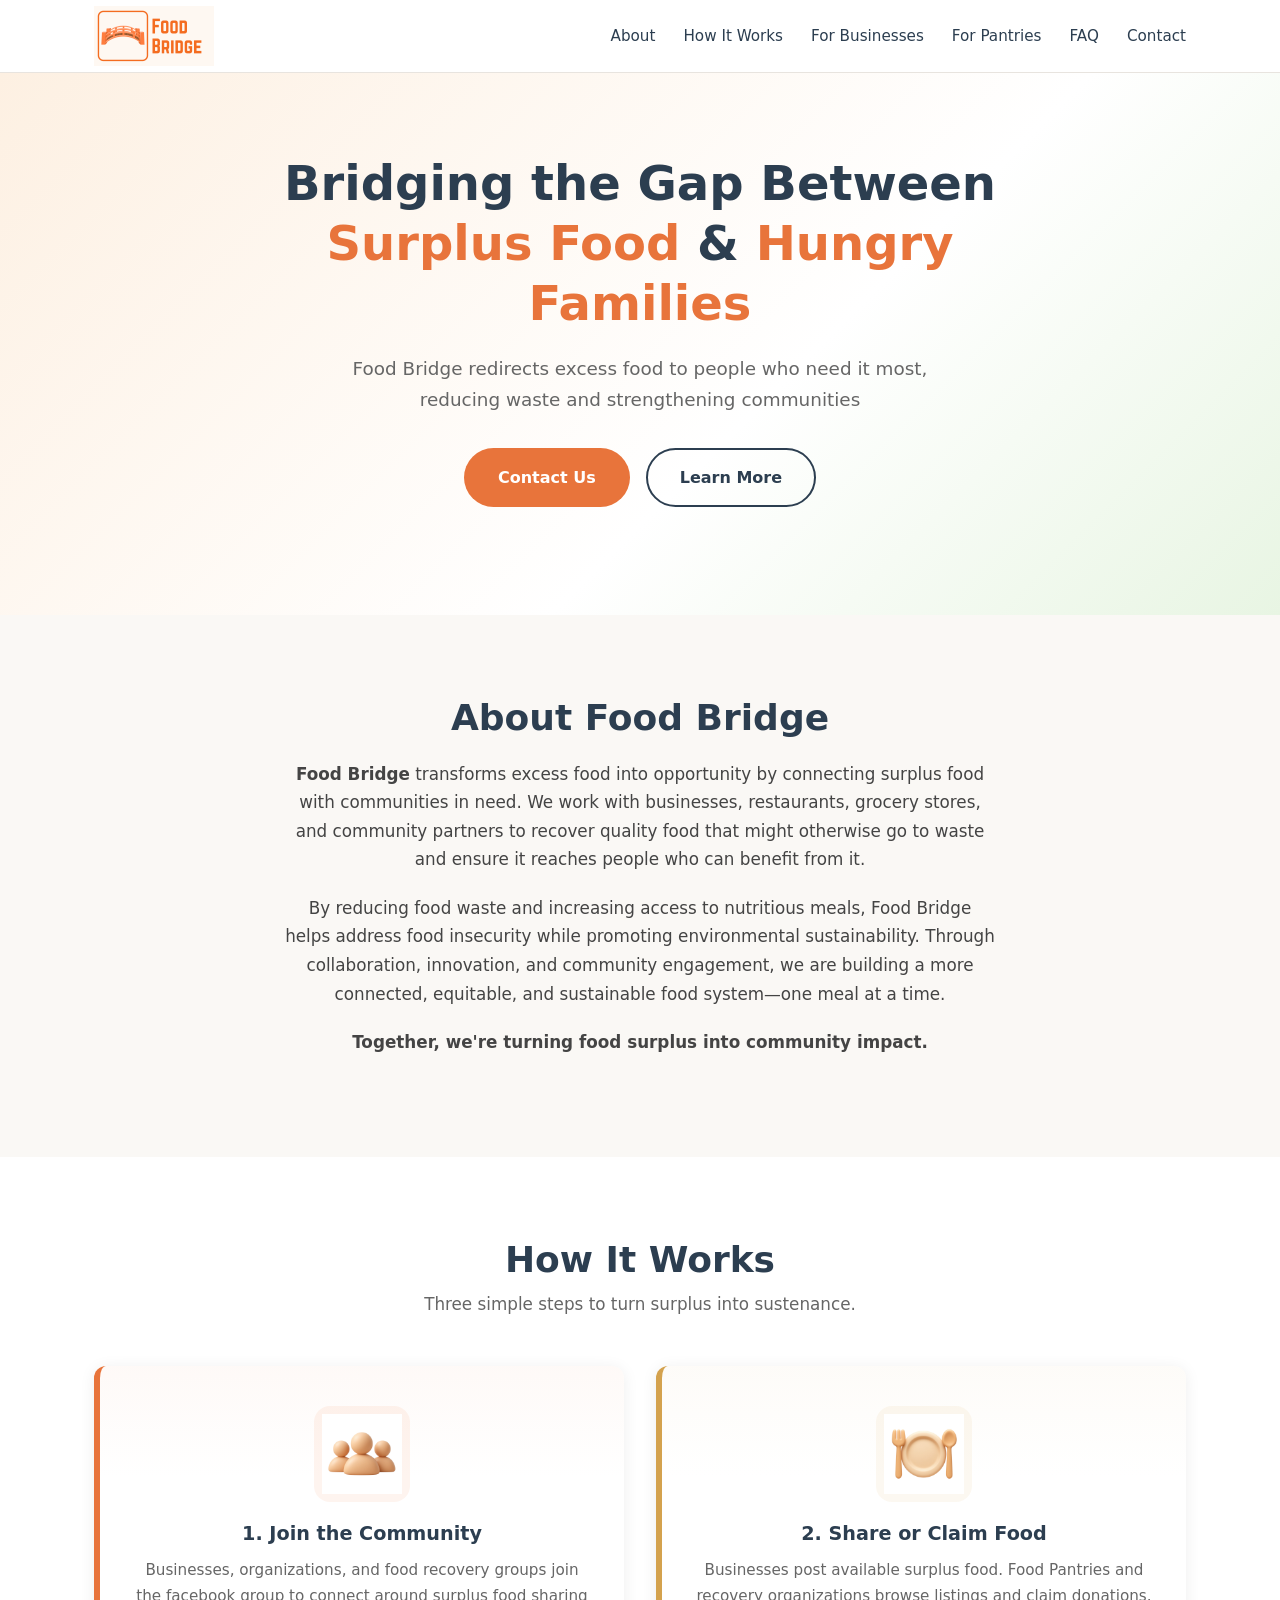
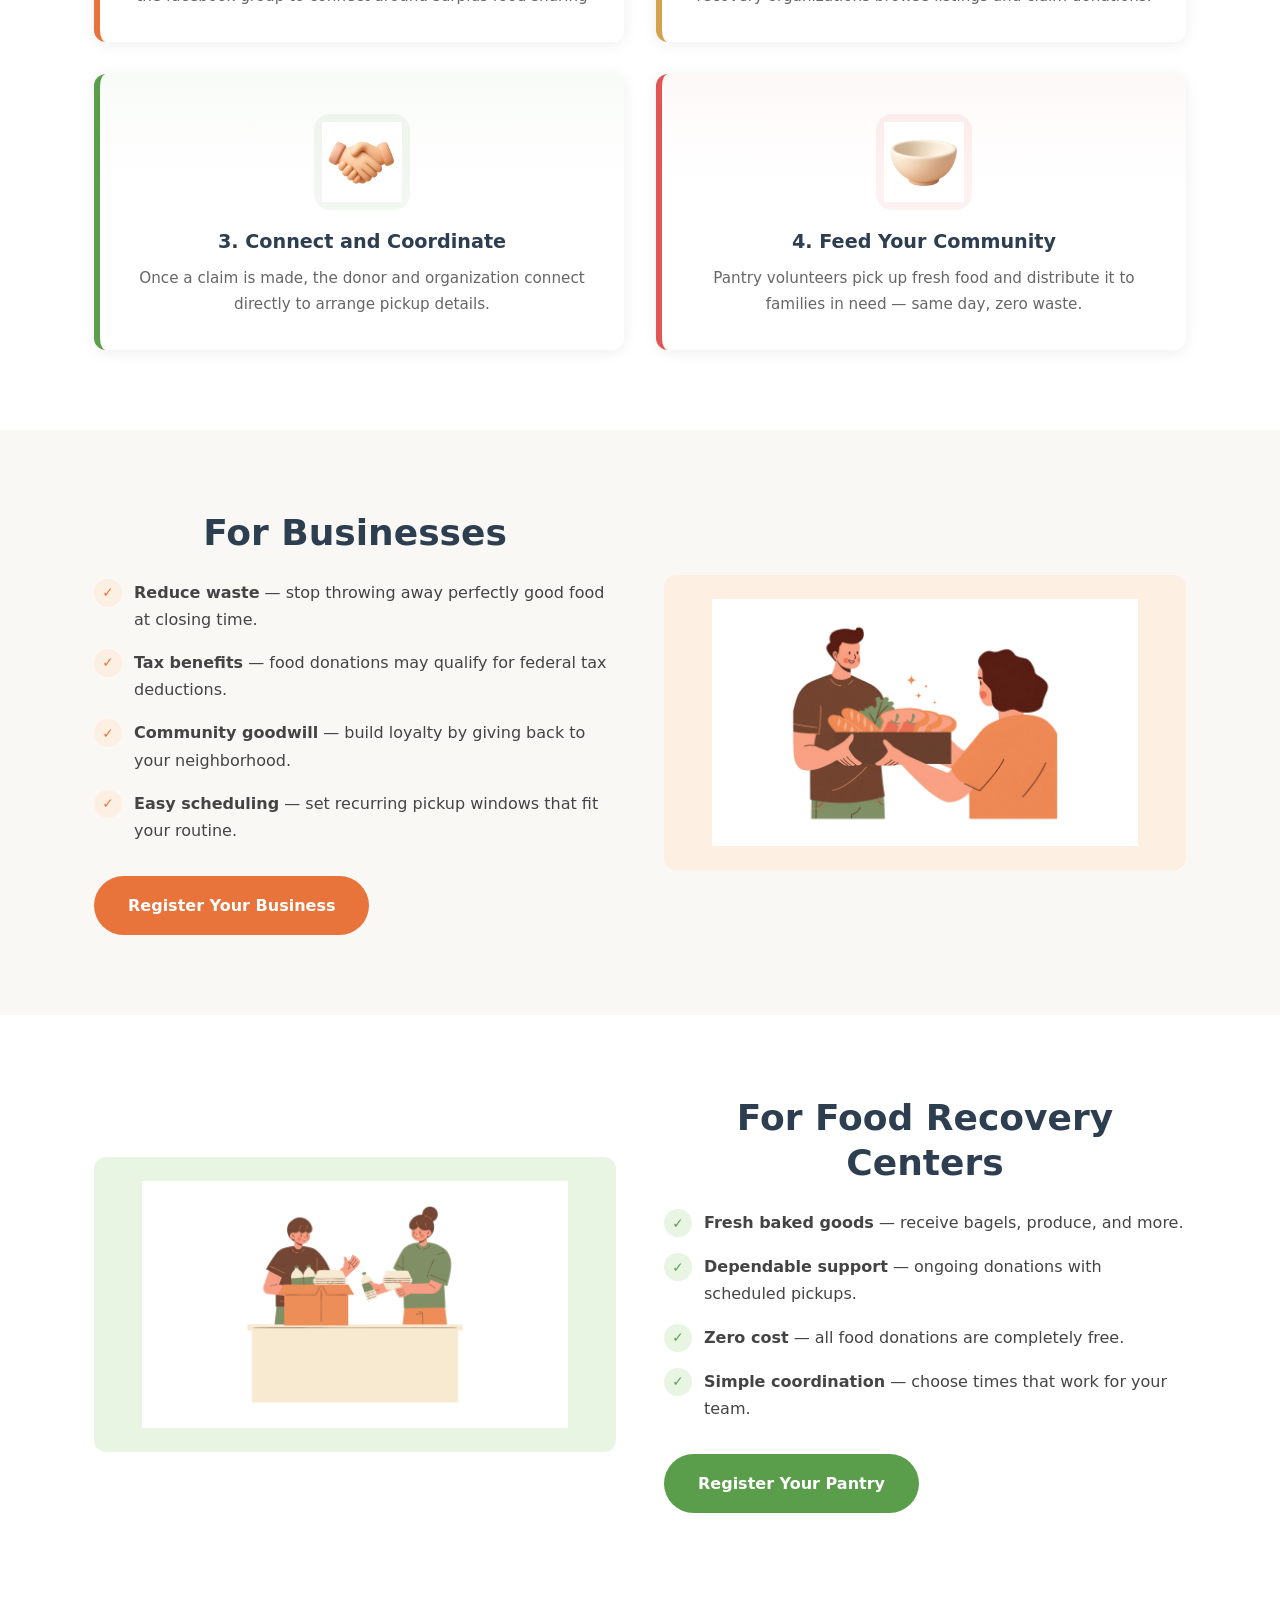
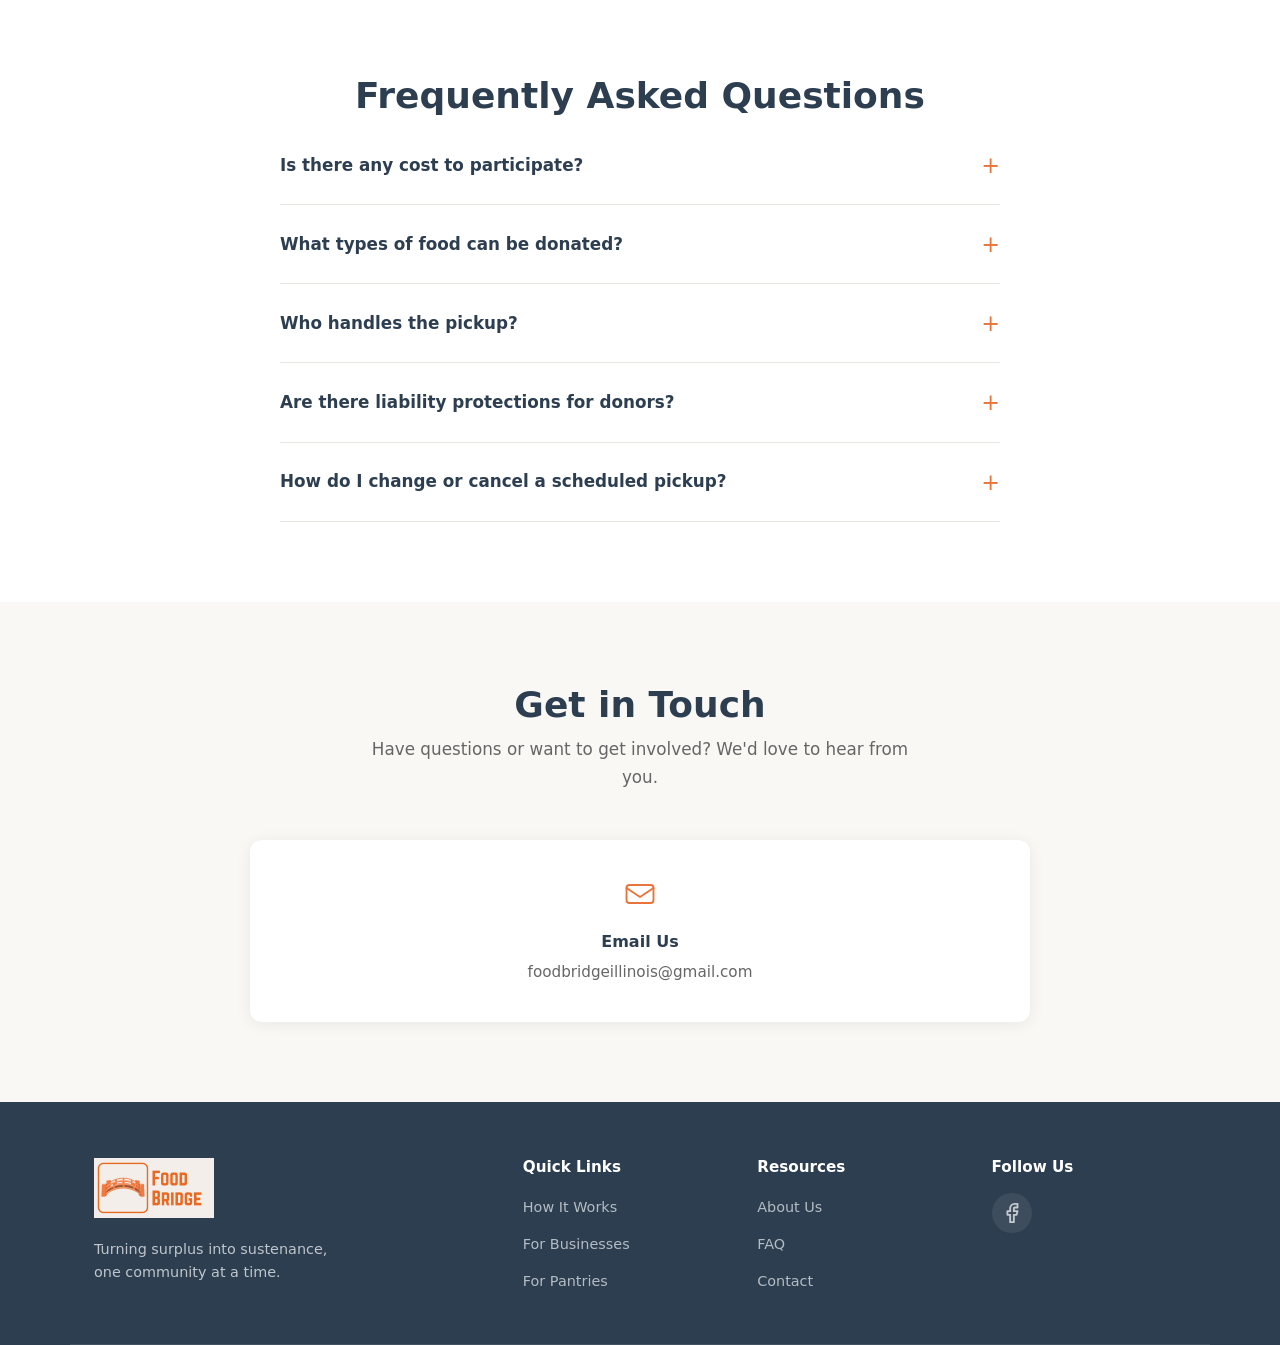
==== commit 8ed4f92b: "Add files via upload" ====
--- a/index.html
+++ b/index.html
@@ -3,109 +3,320 @@
 <head>
   <meta charset="UTF-8">
   <meta name="viewport" content="width=device-width, initial-scale=1.0">
-  <title>Food Bridge | Coming Soon</title>
-  <style>
-    :root {
-      font-family: 'Segoe UI', system-ui, -apple-system, sans-serif;
-      color: #2b3a4a;
-      background: #f9f5ef;
-      --accent: #e8743b;
-      --accent-dark: #c95f2b;
-      --muted: #6d7a89;
-      --surface: #ffffff;
-      --radius: 24px;
-    }
-    *, *::before, *::after { box-sizing: border-box; }
-    html, body { margin: 0; min-height: 100%; }
-    body {
-      display: grid;
-      place-items: center;
-      text-align: center;
-      padding: 32px;
-      background-image: radial-gradient(circle at top left, rgba(232,116,59,.12), transparent 28%),
-                        radial-gradient(circle at bottom right, rgba(90,158,75,.14), transparent 22%);
-    }
-    .wrapper {
-      width: min(100%, 760px);
-      padding: 42px 38px;
-      border-radius: var(--radius);
-      background: var(--surface);
-      box-shadow: 0 24px 68px rgba(43, 58, 74, .12);
-      border: 1px solid rgba(43, 58, 74, .08);
-    }
-    .label {
-      display: inline-flex;
-      align-items: center;
-      gap: .6rem;
-      margin-bottom: 1.5rem;
-      padding: .85rem 1.1rem;
-      border-radius: 999px;
-      color: var(--accent);
-      background: rgba(232,116,59,.12);
-      font-size: .9rem;
-      font-weight: 700;
-      text-transform: uppercase;
-      letter-spacing: .08em;
-    }
-    .label::before { content: '🚧'; }
-    h1 {
-      margin: 0;
-      font-size: clamp(2.4rem, 5vw, 3.6rem);
-      line-height: 1.03;
-    }
-    p {
-      margin: 1.6rem 0 0;
-      color: var(--muted);
-      font-size: 1.05rem;
-      max-width: 620px;
-      margin-left: auto;
-      margin-right: auto;
-    }
-    .actions {
-      margin-top: 2.4rem;
-      display: flex;
-      justify-content: center;
-      gap: 1rem;
-      flex-wrap: wrap;
-    }
-    .button {
-      padding: 1rem 1.8rem;
-      border-radius: 999px;
-      font-weight: 700;
-      text-decoration: none;
-      transition: transform .2s ease, box-shadow .2s ease, background .2s ease;
-    }
-    .button.primary {
-      background: var(--accent);
-      color: #fff;
-      box-shadow: 0 12px 24px rgba(232,116,59,.2);
-    }
-    .button.secondary {
-      border: 2px solid rgba(43, 58, 74, .12);
-      color: #2b3a4a;
-      background: rgba(255,255,255,.95);
-    }
-    .button:hover { transform: translateY(-2px); }
-    .note {
-      margin-top: 2rem;
-      color: var(--muted);
-      font-size: .95rem;
-      line-height: 1.7;
-    }
-    .note strong { color: #1f2933; }
-    @media (max-width: 560px) {
-      body { padding: 20px; }
-      .wrapper { padding: 30px 24px; }
-      .actions { flex-direction: column; }
-      .button { width: 100%; justify-content: center; }
-    }
-  </style>
+  <meta name="description" content="Food Bridge redirects excess food to people who need it most, reducing waste and strengthening communities">
+  <meta name="keywords" content="food donation, food pantry, bakery donation, reduce food waste, community, Food Bridge">
+  <title>Food Bridge — Connecting Local Food Businesses with Food Pantries</title>
+  <link rel="icon" type="image/svg+xml" href="images/favicon.svg">
+  <link rel="stylesheet" href="css/styles.css">
 </head>
 <body>
-  <main class="wrapper">
-    <div class="label">Under Construction</div>
-    <h1>Food Bridge is preparing something fresh for you.</h1>
-    <p>We're updating our platform to make it easier for businesses and pantries to share surplus food, reduce waste, and support communities. Please check back soon while we finish the build.</p>
-   </main>
+
+  <!-- ============ HEADER / NAVIGATION ============ -->
+  <header class="site-header" id="top">
+    <div class="container header-inner">
+      <a href="mainpage.html" class="logo-link" aria-label="Food Bridge Home">
+        <img src="images/FoodBridge.png" alt="Food Bridge logo" class="logo-img">
+      </a>
+      <button class="nav-toggle" id="navToggle" aria-label="Toggle navigation" aria-expanded="false">
+        <span></span><span></span><span></span>
+      </button>
+      <nav class="main-nav" id="mainNav" aria-label="Main navigation">
+        <ul>
+          <li><a href="#about">About</a></li>
+          <li><a href="#how-it-works">How It Works</a></li>
+          <li><a href="#for-businesses">For Businesses</a></li>
+          <li><a href="#for-pantries">For Pantries</a></li>
+          <li><a href="#faq">FAQ</a></li>
+          <li><a href="#contact">Contact</a></li>
+        </ul>
+      </nav>
+    </div>
+  </header>
+
+  <!-- ============ HERO ============ -->
+  <section class="hero" id="hero">
+    <div class="container hero-content">
+      <h1>Bridging the Gap Between<br><span class="highlight">Surplus Food</span> &amp; <span class="highlight">Hungry Families</span></h1>
+      <p class="hero-sub">Food Bridge redirects excess food to people who need it most, reducing waste and strengthening communities</p>
+      <div class="hero-cta">
+        <a href="#contact" class="btn btn-primary">Contact Us</a>
+        <a href="#how-it-works" class="btn btn-outline">Learn More</a>
+      </div>
+    </div>
+  </section>
+<!-- ============ ABOUT ============ -->
+  <section class="section section-alt" id="about">
+    <div class="container about-content">
+      <h2 class="section-title">About Food Bridge</h2>
+      <div class="about-text">
+        <p></p>
+        <p><strong>Food Bridge</strong> transforms excess food into opportunity by connecting surplus food with communities in need. We work with businesses, restaurants, grocery stores, and community partners to recover quality food that might otherwise go to waste and ensure it reaches people who can benefit from it.</p>
+        <p>By reducing food waste and increasing access to nutritious meals, Food Bridge helps address food insecurity while promoting environmental sustainability. Through collaboration, innovation, and community engagement, we are building a more connected, equitable, and sustainable food system—one meal at a time.</p>
+        <p><strong>Together, we're turning food surplus into community impact.</strong></p>
+      </div>
+    </div>
+  </section>
+  <!-- ============ HOW IT WORKS ============ -->
+  <section class="section how-it-works" id="how-it-works">
+    <div class="container">
+      <h2 class="section-title">How It Works</h2>
+      <p class="section-subtitle">Three simple steps to turn surplus into sustenance.</p>
+      <div class="steps-grid">
+        <div class="step-card">
+          <div class="step-icon">
+            <!-- Step 1: Join the Community icon -->
+            <img src="images/4.png" class="howitworks-img" >
+          </div>
+          <h3>1. Join the Community</h3>
+          <p>Businesses, organizations, and food recovery groups join the facebook group to connect around surplus food sharing</p>
+        </div>
+        <div class="step-card">
+          <div class="step-icon">
+            <!-- Plate with utensils icon -->
+            <img src="images/1.png" class="howitworks-img" >
+          </div>
+          <h3>2. Share or Claim Food</h3>
+          <p>Businesses post available surplus food. Food Pantries and recovery organizations browse listings and claim donations.</p>
+        </div>
+        <div class="step-card">
+          <div class="step-icon">
+            <!-- Handshake / deliver icon -->
+            <img src="images/2.png" class="howitworks-img" >
+          </div>
+          <h3>3. Connect and Coordinate</h3>
+          <p>Once a claim is made, the donor and organization connect directly to arrange pickup details.</p>
+        </div>
+        <div class="step-card">
+          <div class="step-icon">
+            <!-- bowl icon -->
+            <img src="images/3.png" class="howitworks-img">
+          </div>
+          <h3>4. Feed Your Community</h3>
+          <p>Pantry volunteers pick up fresh food and distribute it to families in need — same day, zero waste.</p>
+        </div>
+      </div>
+    </div>
+  </section>
+
+  <!-- ============ FOR BUSINESSES ============ -->
+  <section class="section section-alt for-businesses" id="for-businesses">
+    <div class="container two-col">
+      <div class="col-text">
+        <h2 class="section-title">For Businesses</h2>
+        <ul class="feature-list">
+          <li>
+            <span class="check-icon" aria-hidden="true">&#10003;</span>
+            <span><strong>Reduce waste</strong> — stop throwing away perfectly good food at closing time.</span>
+          </li>
+          <li>
+            <span class="check-icon" aria-hidden="true">&#10003;</span>
+            <span><strong>Tax benefits</strong> — food donations may qualify for federal tax deductions.</span>
+          </li>
+          <li>
+            <span class="check-icon" aria-hidden="true">&#10003;</span>
+            <span><strong>Community goodwill</strong> — build loyalty by giving back to your neighborhood.</span>
+          </li>
+          <li>
+            <span class="check-icon" aria-hidden="true">&#10003;</span>
+            <span><strong>Easy scheduling</strong> — set recurring pickup windows that fit your routine.</span>
+          </li>
+        </ul>
+        <a href="#contact" class="btn btn-primary">Register Your Business</a>
+      </div>
+      <div class="col-visual">
+        <div class="illustration-card bakery-card">
+          <img src="images/5.png" class="step-icon-img">
+        </div>
+      </div>
+    </div>
+  </section>
+
+  <!-- ============ FOR PANTRIES ============ -->
+  <section class="section for-pantries" id="for-pantries">
+    <div class="container two-col reverse">
+      <div class="col-text">
+        <h2 class="section-title">For Food Recovery Centers</h2>
+        <ul class="feature-list">
+          <li>
+            <span class="check-icon pantry" aria-hidden="true">&#10003;</span>
+            <span><strong>Fresh baked goods</strong> — receive bagels, produce, and more.</span>
+          </li>
+          <li>
+            <span class="check-icon pantry" aria-hidden="true">&#10003;</span>
+            <span><strong>Dependable support</strong> — ongoing donations with scheduled pickups.</span>
+          </li>
+          <li>
+            <span class="check-icon pantry" aria-hidden="true">&#10003;</span>
+            <span><strong>Zero cost</strong> — all food donations are completely free.</span>
+          </li>
+          <li>
+            <span class="check-icon pantry" aria-hidden="true">&#10003;</span>
+            <span><strong>Simple coordination</strong> — choose times that work for your team.</span>
+          </li>
+        </ul>
+        <a href="#schedule" class="btn btn-green">Register Your Pantry</a>
+      </div>
+      <div class="col-visual">
+        <div class="illustration-card pantry-card">
+          <img src="images/6.png" class="step-icon-img">
+        </div>
+      </div>
+    </div>
+  </section>
+
+  <!-- ============ FAQ ============ -->
+  <section class="section" id="faq">
+    <div class="container">
+      <h2 class="section-title">Frequently Asked Questions</h2>
+      <div class="faq-list">
+        <details class="faq-item">
+          <summary>Is there any cost to participate?</summary>
+          <p>No. Food Bridge is completely free for both food businesses and food pantries. We are a volunteer-driven initiative.</p>
+        </details>
+        <details class="faq-item">
+          <summary>What types of food can be donated?</summary>
+          <p>Baked goods, produce, prepared meal, shelf-stable foods, refrigerated items, frozen foods, etc. All donations must be safe for consumption.</p>
+        </details>
+        <details class="faq-item">
+          <summary>Who handles the pickup?</summary>
+          <p>Pantry volunteers coordinate directly with the donating business to pick up items at the agreed-upon time window.</p>
+        </details>
+        <details class="faq-item">
+          <summary>Are there liability protections for donors?</summary>
+          <p>Yes. The Federal Bill Emerson Good Samaritan Food Donation Act protects food donors from civil and criminal liability when donating in good faith.</p>
+        </details>
+        <details class="faq-item">
+          <summary>How do I change or cancel a scheduled pickup?</summary>
+          <p>Simply coordinate with the pickup party via facebook.</p>
+        </details>
+      </div>
+    </div>
+  </section>
+
+  <!-- ============ CONTACT ============ -->
+  <section class="section section-alt" id="contact">
+    <div class="container">
+      <h2 class="section-title">Get in Touch</h2>
+      <p class="section-subtitle">Have questions or want to get involved? We'd love to hear from you.</p>
+      <div class="contact-grid">
+        <div class="contact-card">
+          <svg viewBox="0 0 48 48" width="36" height="36" aria-hidden="true"><rect x="6" y="12" width="36" height="24" rx="4" fill="none" stroke="#e8743b" stroke-width="2.5"/><path d="M6 16 L24 28 L42 16" fill="none" stroke="#e8743b" stroke-width="2.5" stroke-linecap="round" stroke-linejoin="round"/></svg>
+          <h4>Email Us</h4>
+          <a href="mailto:foodbridgeillinois@gmail.com">foodbridgeillinois@gmail.com</a>
+        </div>
+      </div>
+    </div>
+  </section>
+
+  <!-- ============ FOOTER ============ -->
+  <footer class="site-footer">
+    <div class="container footer-inner">
+      <div class="footer-brand">     
+        <a href="#top" class="footer-logo-link" aria-label="Back to top"> 
+          <img src="images/FoodBridge.png" alt="Food Bridge" class="footer-logo" onclick="window.scrollTo({ top: 0, behavior: 'smooth' });">
+        </a>
+        <p>Turning surplus into sustenance,<br>one community at a time.</p>
+      </div>
+     
+      <div class="footer-links">
+        <h4>Quick Links</h4>
+        <ul>
+          <li><a href="#how-it-works">How It Works</a></li>
+          <li><a href="#for-businesses">For Businesses</a></li>
+          <li><a href="#for-pantries">For Pantries</a></li>
+        </ul>
+      </div>
+      <div class="footer-links">
+        <h4>Resources</h4>
+        <ul>
+          <li><a href="#about">About Us</a></li>
+          <li><a href="#faq">FAQ</a></li>
+          <li><a href="#contact">Contact</a></li>
+        </ul>
+      </div>
+      <div class="footer-social">
+        <h4>Follow Us</h4>
+        <div class="social-icons">
+          <a href="#" aria-label="Facebook" class="social-link">
+            <svg viewBox="0 0 24 24" width="22" height="22"><path d="M18 2h-3a5 5 0 00-5 5v3H7v4h3v8h4v-8h3l1-4h-4V7a1 1 0 011-1h3z" fill="none" stroke="currentColor" stroke-width="2" stroke-linecap="round" stroke-linejoin="round"/></svg>
+          </a>          
+        </div>
+      </div>
+    </div>
+  </footer>
+
+  <!-- ============ BACK TO TOP ============ -->
+  <a href="#top" class="back-to-top" id="backToTop" aria-label="Back to top" onclick="window.scrollTo({ top: 0, behavior: 'smooth' });">&#8679;</a>
+
+  <!-- ============ MINIMAL INLINE SCRIPT (static-site interactivity) ============ -->
+  <script>
+    // Mobile nav toggle
+    const navToggle = document.getElementById('navToggle');
+    const mainNav = document.getElementById('mainNav');
+    navToggle.addEventListener('click', () => {
+      const expanded = navToggle.getAttribute('aria-expanded') === 'true';
+      navToggle.setAttribute('aria-expanded', String(!expanded));
+      mainNav.classList.toggle('open');
+    });
+
+    // Close nav on link click (mobile)
+    mainNav.querySelectorAll('a').forEach(link => {
+      link.addEventListener('click', () => {
+        mainNav.classList.remove('open');
+        navToggle.setAttribute('aria-expanded', 'false');
+      });
+    });
+
+    // Form handling (static MVP — no backend)
+    function handleFormSubmit(e) {
+      e.preventDefault();
+      document.getElementById('pickupForm').hidden = true;
+      document.getElementById('formSuccess').hidden = false;
+      return false;
+    }
+    function resetForm() {
+      document.getElementById('pickupForm').hidden = false;
+      document.getElementById('pickupForm').reset();
+      document.getElementById('formSuccess').hidden = true;
+    }
+
+    // Back-to-top visibility
+    const backBtn = document.getElementById('backToTop');
+    window.addEventListener('scroll', () => {
+      backBtn.classList.toggle('visible', window.scrollY > 400);
+    });
+
+    // Smooth scroll for anchor links
+    document.querySelectorAll('a[href^="#"]').forEach(anchor => {
+      anchor.addEventListener('click', function (e) {
+        const target = document.querySelector(this.getAttribute('href'));
+        if (target) {
+          e.preventDefault();
+          target.scrollIntoView({ behavior: 'smooth' });
+        }
+      });
+    });
+
+    // Footer logo scroll-to-top fallback
+    const footerLogoLink = document.querySelector('.footer-logo-link');
+    if (footerLogoLink) {
+      footerLogoLink.addEventListener('click', function (e) {
+        e.preventDefault();
+        const topTarget = document.getElementById('top');
+        if (topTarget) {
+          topTarget.scrollIntoView({ behavior: 'smooth' });
+        } else {
+          window.scrollTo({ top: 0, behavior: 'smooth' });
+        }
+      });
+    }
+
+    // Set min date for pickup date field
+    const dateInput = document.getElementById('pickupDate');
+    if (dateInput) {
+      const today = new Date().toISOString().split('T')[0];
+      dateInput.setAttribute('min', today);
+    }
+  </script>
 </body>
-</html>
+</html>
--- a/css/styles.css
+++ b/css/styles.css
@@ -0,0 +1,696 @@
+/* ================================================
+   FOOD BRIDGE — Main Stylesheet
+   ================================================ */
+
+/* ---------- CSS Custom Properties ---------- */
+:root {
+  --color-primary: #e8743b;
+  --color-primary-dark: #c95f2b;
+  --color-accent: #d4a24e;
+  --color-green: #5a9e4b;
+  --color-green-dark: #3d7a2e;
+  --color-red: #e25555;
+  --color-dark: #2c3e50;
+  --color-text: #444;
+  --color-light-text: #666;
+  --color-bg: #ffffff;
+  --color-bg-alt: #faf8f5;
+  --color-bg-warm: #fdf0e2;
+  --color-bg-green: #e8f5e3;
+  --color-border: #e8e4df;
+  --font-main: 'Segoe UI', system-ui, -apple-system, sans-serif;
+  --radius: 12px;
+  --radius-sm: 8px;
+  --shadow: 0 2px 16px rgba(0,0,0,.07);
+  --shadow-lg: 0 8px 32px rgba(0,0,0,.10);
+  --transition: .25s ease;
+  --max-width: 1140px;
+}
+
+/* ---------- Reset & Base ---------- */
+*, *::before, *::after { box-sizing: border-box; margin: 0; padding: 0; }
+
+html {
+  scroll-behavior: smooth;
+  scroll-padding-top: 80px;
+}
+
+body {
+  font-family: var(--font-main);
+  color: var(--color-text);
+  background: var(--color-bg);
+  line-height: 1.7;
+  -webkit-font-smoothing: antialiased;
+}
+
+img, svg { max-width: 100%; height: auto; }
+a { color: var(--color-primary); text-decoration: none; transition: color var(--transition); }
+a:hover { color: var(--color-primary-dark); }
+
+.container {
+  width: 100%;
+  max-width: var(--max-width);
+  margin: 0 auto;
+  padding: 0 24px;
+}
+
+/* ---------- Typography ---------- */
+h1, h2, h3, h4 {
+  color: var(--color-dark);
+  line-height: 1.25;
+}
+h1 { font-size: clamp(2rem, 5vw, 3rem); font-weight: 800; }
+h2 { font-size: clamp(1.6rem, 3.5vw, 2.25rem); font-weight: 700; }
+h3 { font-size: 1.2rem; font-weight: 600; }
+
+.section-title {
+  text-align: center;
+  margin-bottom: .5rem;
+}
+.section-subtitle {
+  text-align: center;
+  color: var(--color-light-text);
+  max-width: 560px;
+  margin: 0 auto 3rem;
+  font-size: 1.05rem;
+}
+
+.highlight {
+  color: var(--color-primary);
+}
+
+/* ---------- Buttons ---------- */
+.btn {
+  display: inline-block;
+  padding: 14px 32px;
+  border-radius: 50px;
+  font-size: 1rem;
+  font-weight: 600;
+  cursor: pointer;
+  border: 2px solid transparent;
+  transition: all var(--transition);
+  text-align: center;
+}
+.btn-primary {
+  background: var(--color-primary);
+  color: #fff;
+}
+.btn-primary:hover {
+  background: var(--color-primary-dark);
+  color: #fff;
+  transform: translateY(-2px);
+  box-shadow: 0 4px 14px rgba(232,116,59,.35);
+}
+.btn-outline {
+  border-color: var(--color-dark);
+  color: var(--color-dark);
+  background: transparent;
+}
+.btn-outline:hover {
+  background: var(--color-dark);
+  color: #fff;
+  transform: translateY(-2px);
+}
+.btn-green {
+  background: var(--color-green);
+  color: #fff;
+}
+.btn-green:hover {
+  background: var(--color-green-dark);
+  color: #fff;
+  transform: translateY(-2px);
+  box-shadow: 0 4px 14px rgba(90,158,75,.35);
+}
+.btn-lg { padding: 16px 48px; font-size: 1.1rem; }
+
+/* ================================================
+   HEADER
+   ================================================ */
+.site-header {
+  position: sticky;
+  top: 0;
+  z-index: 1000;
+  background: rgba(255,255,255,.92);
+  backdrop-filter: blur(12px);
+  -webkit-backdrop-filter: blur(12px);
+  border-bottom: 1px solid var(--color-border);
+}
+.header-inner {
+  display: flex;
+  align-items: center;
+  justify-content: space-between;
+  height: 72px;
+}
+.logo-link { display: flex; align-items: center; }
+.logo-img { height: 60px; width: auto; }
+.howitworks-img { height: 80px; width: auto; }
+
+.main-nav ul {
+  list-style: none;
+  display: flex;
+  gap: 28px;
+}
+.main-nav a {
+  color: var(--color-dark);
+  font-weight: 500;
+  font-size: .95rem;
+  position: relative;
+}
+.main-nav a::after {
+  content: '';
+  position: absolute;
+  left: 0; bottom: -4px;
+  width: 0; height: 2px;
+  background: var(--color-primary);
+  transition: width var(--transition);
+}
+.main-nav a:hover::after { width: 100%; }
+
+/* Hamburger */
+.nav-toggle {
+  display: none;
+  flex-direction: column;
+  gap: 5px;
+  background: none;
+  border: none;
+  cursor: pointer;
+  padding: 8px;
+}
+.nav-toggle span {
+  display: block;
+  width: 24px;
+  height: 2.5px;
+  background: var(--color-dark);
+  border-radius: 2px;
+  transition: var(--transition);
+}
+
+/* ================================================
+   HERO
+   ================================================ */
+.hero {
+  background: linear-gradient(135deg, var(--color-bg-warm) 0%, #fff 60%, var(--color-bg-green) 100%);
+  padding: 80px 0 60px;
+  text-align: center;
+}
+.hero-content { max-width: 780px; margin: 0 auto; }
+.hero h1 { margin-bottom: 1.25rem; }
+.hero-sub {
+  font-size: 1.15rem;
+  color: var(--color-light-text);
+  max-width: 600px;
+  margin: 0 auto 2rem;
+}
+.hero-cta {
+  display: flex;
+  gap: 16px;
+  justify-content: center;
+  flex-wrap: wrap;
+  margin-bottom: 3rem;
+}
+.hero-stats {
+  display: flex;
+  justify-content: center;
+  gap: 48px;
+  flex-wrap: wrap;
+}
+.stat {
+  display: flex;
+  flex-direction: column;
+  align-items: center;
+}
+.stat strong {
+  font-size: 2rem;
+  color: var(--color-primary);
+}
+.stat span {
+  font-size: .9rem;
+  color: var(--color-light-text);
+}
+
+/* ================================================
+   SECTIONS
+   ================================================ */
+.section {
+  padding: 80px 0;
+}
+.section-alt {
+  background: var(--color-bg-alt);
+}
+
+/* ---------- Steps Grid ---------- */
+.steps-grid {
+  display: grid;
+  /* Two columns and two rows layout for four step-cards */
+  grid-template-columns: repeat(2, 1fr);
+  gap: 32px;
+  /* Make rows equal height so cards align neatly */
+  grid-auto-rows: 1fr;
+}
+
+/* Responsive: single column on small screens */
+@media (max-width: 560px) {
+  .steps-grid { grid-template-columns: 1fr; grid-auto-rows: auto; }
+}
+.step-card {
+  background: #e6b977;
+  border-radius: var(--radius);
+  padding: 40px 32px 32px;
+  text-align: center;
+  box-shadow: var(--shadow);
+  transition: transform var(--transition), box-shadow var(--transition);
+}
+.step-card:hover {
+  transform: translateY(-6px);
+  box-shadow: var(--shadow-lg);
+}
+.step-icon { margin-bottom: 20px; }
+.step-card h3 { margin-bottom: .75rem; color: var(--color-dark); }
+.step-card p { color: var(--color-light-text); font-size: .95rem; }
+
+/* Themed accents for each step card */
+.steps-grid .step-card:nth-child(1) {
+  border-left: 6px solid var(--color-primary);
+  background: linear-gradient(180deg, rgba(232,116,59,.04), #fff 40%);
+}
+.steps-grid .step-card:nth-child(2) {
+  border-left: 6px solid var(--color-accent);
+  background: linear-gradient(180deg, rgba(212,162,78,.04), #fff 40%);
+}
+.steps-grid .step-card:nth-child(3) {
+  border-left: 6px solid var(--color-green);
+  background: linear-gradient(180deg, rgba(90,158,75,.04), #fff 40%);
+}
+.steps-grid .step-card:nth-child(4) {
+  border-left: 6px solid var(--color-red);
+  background: linear-gradient(180deg, rgba(226,85,85,.04), #fff 40%);
+}
+
+/* Make the icon container stand out */
+.step-icon {
+  margin-bottom: 20px;
+  width: 96px;
+  height: 96px;
+  display: flex;
+  align-items: center;
+  justify-content: center;
+  border-radius: 16px;
+  margin-left: auto;
+  margin-right: auto;
+  background: rgba(44,62,80,.03);
+}
+.step-icon-img {
+  width: 90%;
+  max-height: 90%;
+  display: block;
+  object-fit: contain;
+}
+.steps-grid .step-card:nth-child(1) .step-icon { background: rgba(232,116,59,.08); }
+.steps-grid .step-card:nth-child(2) .step-icon { background: rgba(212,162,78,.08); }
+.steps-grid .step-card:nth-child(3) .step-icon { background: rgba(90,158,75,.08); }
+.steps-grid .step-card:nth-child(4) .step-icon { background: rgba(226,85,85,.08); }
+
+/* ---------- Two Column Layout ---------- */
+.two-col {
+  display: grid;
+  grid-template-columns: 1fr 1fr;
+  gap: 48px;
+  align-items: center;
+}
+.two-col.reverse .col-text { order: 2; }
+.two-col.reverse .col-visual { order: 1; }
+
+.feature-list {
+  list-style: none;
+  margin: 1.5rem 0 2rem;
+}
+.feature-list li {
+  display: flex;
+  gap: 12px;
+  margin-bottom: 16px;
+  align-items: flex-start;
+}
+.check-icon {
+  flex-shrink: 0;
+  display: inline-flex;
+  align-items: center;
+  justify-content: center;
+  width: 28px;
+  height: 28px;
+  border-radius: 50%;
+  background: var(--color-bg-warm);
+  color: var(--color-primary);
+  font-weight: 700;
+  font-size: .85rem;
+}
+.check-icon.pantry {
+  background: var(--color-bg-green);
+  color: var(--color-green);
+}
+
+.illustration-card {
+  border-radius: var(--radius);
+  display: flex;
+  align-items: center;
+  justify-content: center;
+  padding: 24px;
+}
+.bakery-card { background: var(--color-bg-warm); }
+.pantry-card { background: var(--color-bg-green); }
+.illustration { max-width: 320px; }
+
+/* ================================================
+   PICKUP FORM
+   ================================================ */
+.pickup-form {
+  max-width: 800px;
+  margin: 0 auto;
+  background: #fff;
+  padding: 40px;
+  border-radius: var(--radius);
+  box-shadow: var(--shadow);
+}
+.form-grid {
+  display: grid;
+  grid-template-columns: 1fr 1fr;
+  gap: 20px;
+  margin-bottom: 28px;
+}
+.form-group.full-width { grid-column: 1 / -1; }
+.form-group label {
+  display: block;
+  font-weight: 600;
+  font-size: .9rem;
+  margin-bottom: 6px;
+  color: var(--color-dark);
+}
+.form-group input,
+.form-group select,
+.form-group textarea {
+  width: 100%;
+  padding: 12px 16px;
+  border: 1.5px solid var(--color-border);
+  border-radius: var(--radius-sm);
+  font-family: var(--font-main);
+  font-size: .95rem;
+  color: var(--color-dark);
+  transition: border-color var(--transition), box-shadow var(--transition);
+  background: #fff;
+}
+.form-group input:focus,
+.form-group select:focus,
+.form-group textarea:focus {
+  outline: none;
+  border-color: var(--color-primary);
+  box-shadow: 0 0 0 3px rgba(232,116,59,.15);
+}
+.form-group textarea { resize: vertical; }
+
+/* Success state */
+.form-success {
+  max-width: 500px;
+  margin: 0 auto;
+  text-align: center;
+}
+.success-inner {
+  background: #fff;
+  padding: 48px 40px;
+  border-radius: var(--radius);
+  box-shadow: var(--shadow);
+}
+.success-inner h3 {
+  margin: 16px 0 8px;
+  color: var(--color-green);
+  font-size: 1.6rem;
+}
+.success-inner p {
+  color: var(--color-light-text);
+  margin-bottom: 24px;
+}
+
+/* ================================================
+   TESTIMONIALS
+   ================================================ */
+.testimonials-grid {
+  display: grid;
+  grid-template-columns: repeat(auto-fit, minmax(280px, 1fr));
+  gap: 28px;
+}
+.testimonial {
+  background: #fff;
+  padding: 32px;
+  border-radius: var(--radius);
+  box-shadow: var(--shadow);
+  border-left: 4px solid var(--color-primary);
+  position: relative;
+}
+.testimonial p {
+  font-style: italic;
+  font-size: 1.02rem;
+  margin-bottom: 16px;
+  color: var(--color-dark);
+}
+.testimonial footer {
+  display: flex;
+  flex-direction: column;
+}
+.testimonial footer strong {
+  color: var(--color-dark);
+}
+.testimonial footer span {
+  font-size: .85rem;
+  color: var(--color-light-text);
+}
+
+/* ================================================
+   ABOUT
+   ================================================ */
+.about-content { max-width: 760px; margin: 0 auto; }
+.about-text p {
+  margin-bottom: 1.25rem;
+  font-size: 1.05rem;
+  text-align: center;
+}
+.about-text em { color: var(--color-primary); font-style: italic; }
+
+/* ================================================
+   FAQ
+   ================================================ */
+.faq-list {
+  max-width: 720px;
+  margin: 0 auto;
+}
+.faq-item {
+  border-bottom: 1px solid var(--color-border);
+  padding: 0;
+}
+.faq-item summary {
+  padding: 20px 0;
+  font-weight: 600;
+  font-size: 1.05rem;
+  color: var(--color-dark);
+  cursor: pointer;
+  list-style: none;
+  display: flex;
+  justify-content: space-between;
+  align-items: center;
+}
+.faq-item summary::-webkit-details-marker { display: none; }
+.faq-item summary::after {
+  content: '+';
+  font-size: 1.4rem;
+  font-weight: 300;
+  color: var(--color-primary);
+  transition: transform var(--transition);
+}
+.faq-item[open] summary::after {
+  content: '−';
+}
+.faq-item p {
+  padding: 0 0 20px;
+  color: var(--color-light-text);
+  line-height: 1.7;
+}
+
+/* ================================================
+   CONTACT
+   ================================================ */
+.contact-grid {
+  display: grid;
+  grid-template-columns: repeat(auto-fit, minmax(220px, 1fr));
+  gap: 28px;
+  max-width: 780px;
+  margin: 0 auto;
+}
+.contact-card {
+  text-align: center;
+  background: #fff;
+  padding: 36px 24px;
+  border-radius: var(--radius);
+  box-shadow: var(--shadow);
+  transition: transform var(--transition);
+}
+.contact-card:hover { transform: translateY(-4px); }
+.contact-card h4 { margin: 12px 0 6px; color: var(--color-dark); }
+.contact-card a, .contact-card p {
+  color: var(--color-light-text);
+  font-size: .95rem;
+}
+
+/* ================================================
+   FOOTER
+   ================================================ */
+.site-footer {
+  background: var(--color-dark);
+  color: rgba(255,255,255,.7);
+  padding-top: 56px;
+}
+.footer-inner {
+  display: grid;
+  grid-template-columns: 2fr 1fr 1fr 1fr;
+  gap: 40px;
+  padding-bottom: 40px;
+  border-bottom: 1px solid rgba(255,255,255,.1);
+}
+.footer-brand p { margin-top: 12px; font-size: .9rem; line-height: 1.6; }
+.footer-logo { height: 60px; width: auto; opacity: .95; }
+.footer-logo-link { display: inline-block; }
+
+.footer-links h4,
+.footer-social h4 {
+  color: #fff;
+  font-size: .95rem;
+  margin-bottom: 16px;
+}
+.footer-links ul { list-style: none; }
+.footer-links li { margin-bottom: 10px; }
+.footer-links a {
+  color: rgba(255,255,255,.65);
+  font-size: .9rem;
+  transition: color var(--transition);
+}
+.footer-links a:hover { color: #fff; }
+
+.social-icons {
+  display: flex;
+  gap: 14px;
+}
+.social-link {
+  display: flex;
+  align-items: center;
+  justify-content: center;
+  width: 40px;
+  height: 40px;
+  border-radius: 50%;
+  background: rgba(255,255,255,.08);
+  color: rgba(255,255,255,.7);
+  transition: all var(--transition);
+}
+.social-link:hover {
+  background: var(--color-primary);
+  color: #fff;
+}
+
+.footer-bottom {
+  padding: 20px 0;
+  text-align: center;
+  font-size: .85rem;
+}
+
+/* ================================================
+   BACK TO TOP
+   ================================================ */
+.back-to-top {
+  position: fixed;
+  bottom: 32px;
+  right: 32px;
+  width: 48px;
+  height: 48px;
+  border-radius: 50%;
+  background: var(--color-primary);
+  color: #fff;
+  font-size: 1.5rem;
+  display: flex;
+  align-items: center;
+  justify-content: center;
+  opacity: 0;
+  pointer-events: none;
+  transform: translateY(12px);
+  transition: all var(--transition);
+  box-shadow: var(--shadow);
+  text-decoration: none;
+}
+.back-to-top.visible {
+  opacity: 1;
+  pointer-events: auto;
+  transform: translateY(0);
+}
+.back-to-top:hover {
+  background: var(--color-primary-dark);
+  color: #fff;
+  transform: translateY(-3px);
+}
+
+/* ================================================
+   RESPONSIVE
+   ================================================ */
+@media (max-width: 900px) {
+  .two-col {
+    grid-template-columns: 1fr;
+    gap: 32px;
+  }
+  .two-col.reverse .col-text,
+  .two-col.reverse .col-visual { order: unset; }
+
+  .footer-inner {
+    grid-template-columns: 1fr 1fr;
+    gap: 32px;
+  }
+}
+
+@media (max-width: 768px) {
+  /* Mobile nav */
+  .nav-toggle { display: flex; }
+  .main-nav {
+    position: fixed;
+    top: 72px;
+    left: 0;
+    right: 0;
+    background: rgba(255,255,255,.97);
+    backdrop-filter: blur(12px);
+    -webkit-backdrop-filter: blur(12px);
+    padding: 0 24px;
+    max-height: 0;
+    overflow: hidden;
+    transition: max-height .35s ease, padding .35s ease;
+    border-bottom: 1px solid var(--color-border);
+  }
+  .main-nav.open {
+    max-height: 400px;
+    padding: 16px 24px 24px;
+  }
+  .main-nav ul {
+    flex-direction: column;
+    gap: 0;
+  }
+  .main-nav li { border-bottom: 1px solid var(--color-border); }
+  .main-nav a { display: block; padding: 14px 0; }
+
+  /* Hero */
+  .hero { padding: 48px 0 40px; }
+  .hero-stats { gap: 28px; }
+
+  /* Form */
+  .form-grid { grid-template-columns: 1fr; }
+  .pickup-form { padding: 24px; }
+
+  /* Footer */
+  .footer-inner { grid-template-columns: 1fr; text-align: center; }
+  .social-icons { justify-content: center; }
+}
+
+@media (max-width: 480px) {
+  .hero-cta { flex-direction: column; align-items: center; }
+  .btn { width: 100%; max-width: 300px; }
+  .stat strong { font-size: 1.6rem; }
+}
